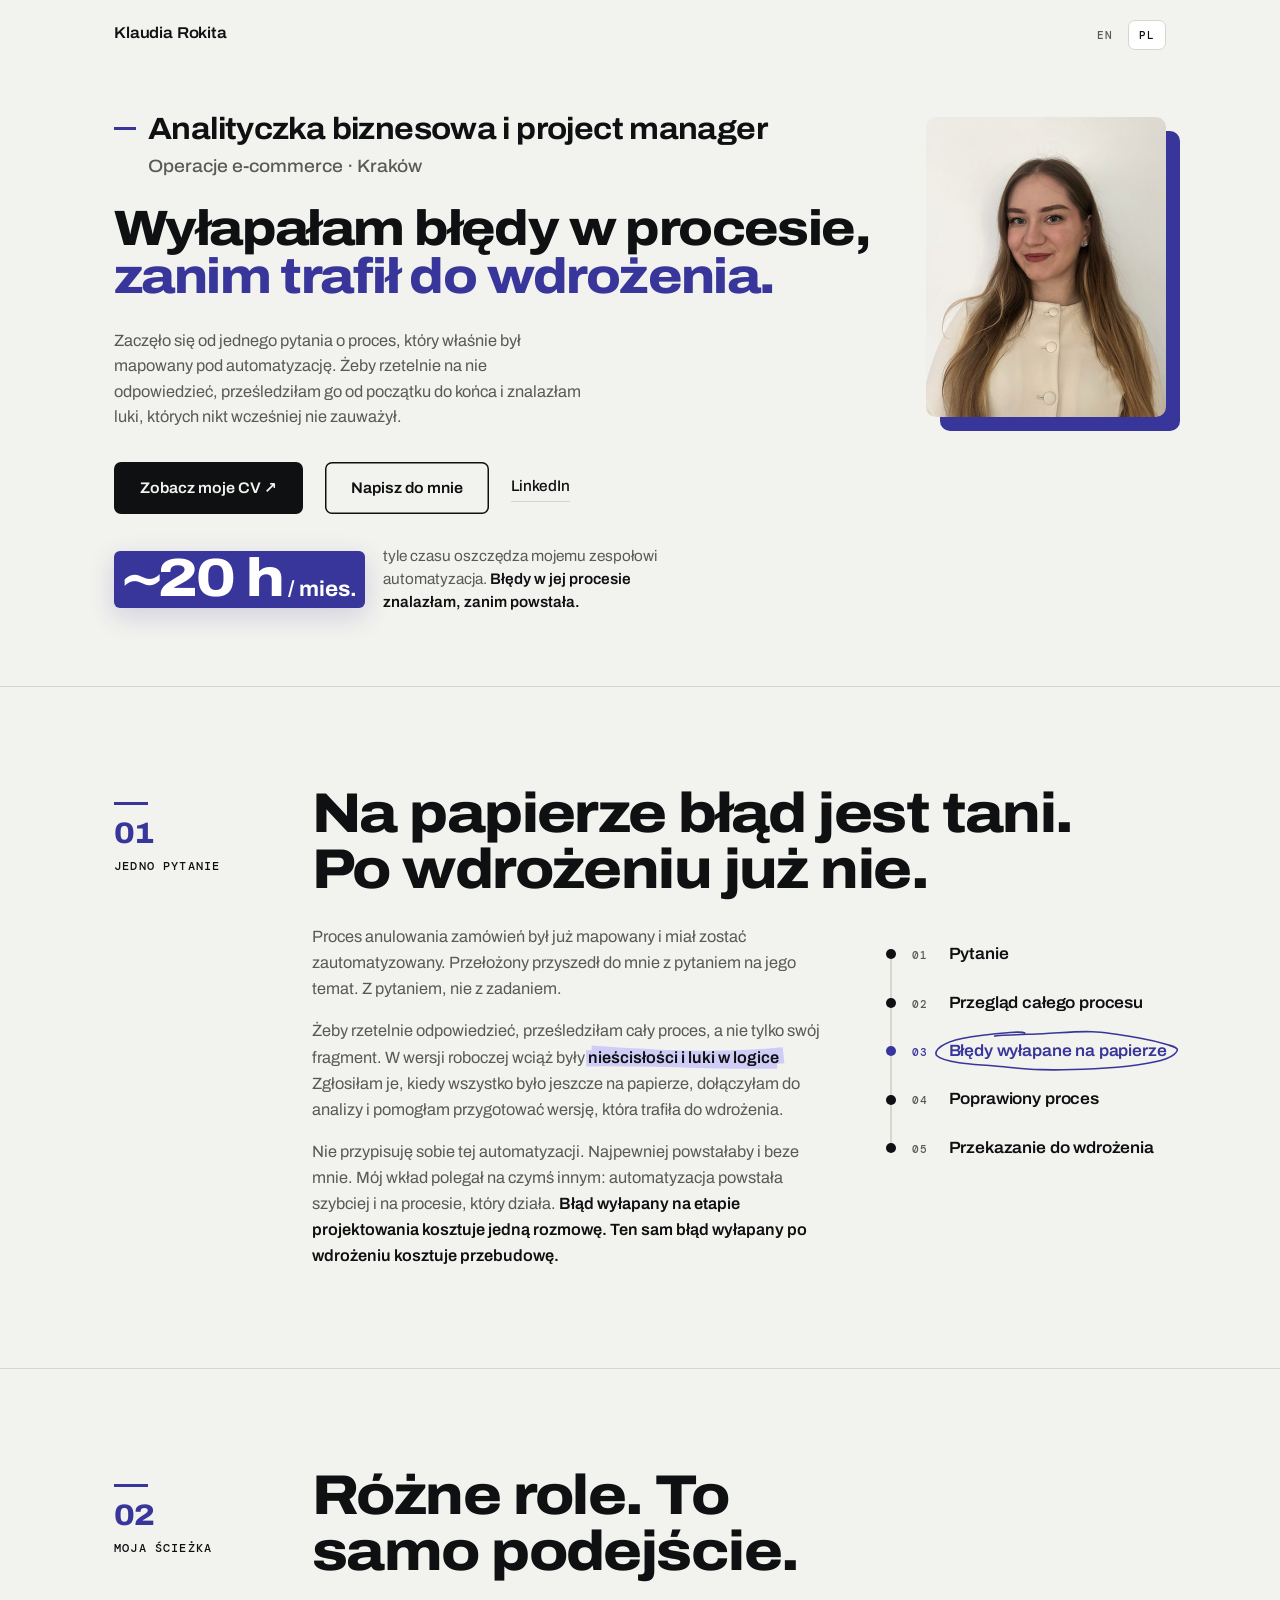
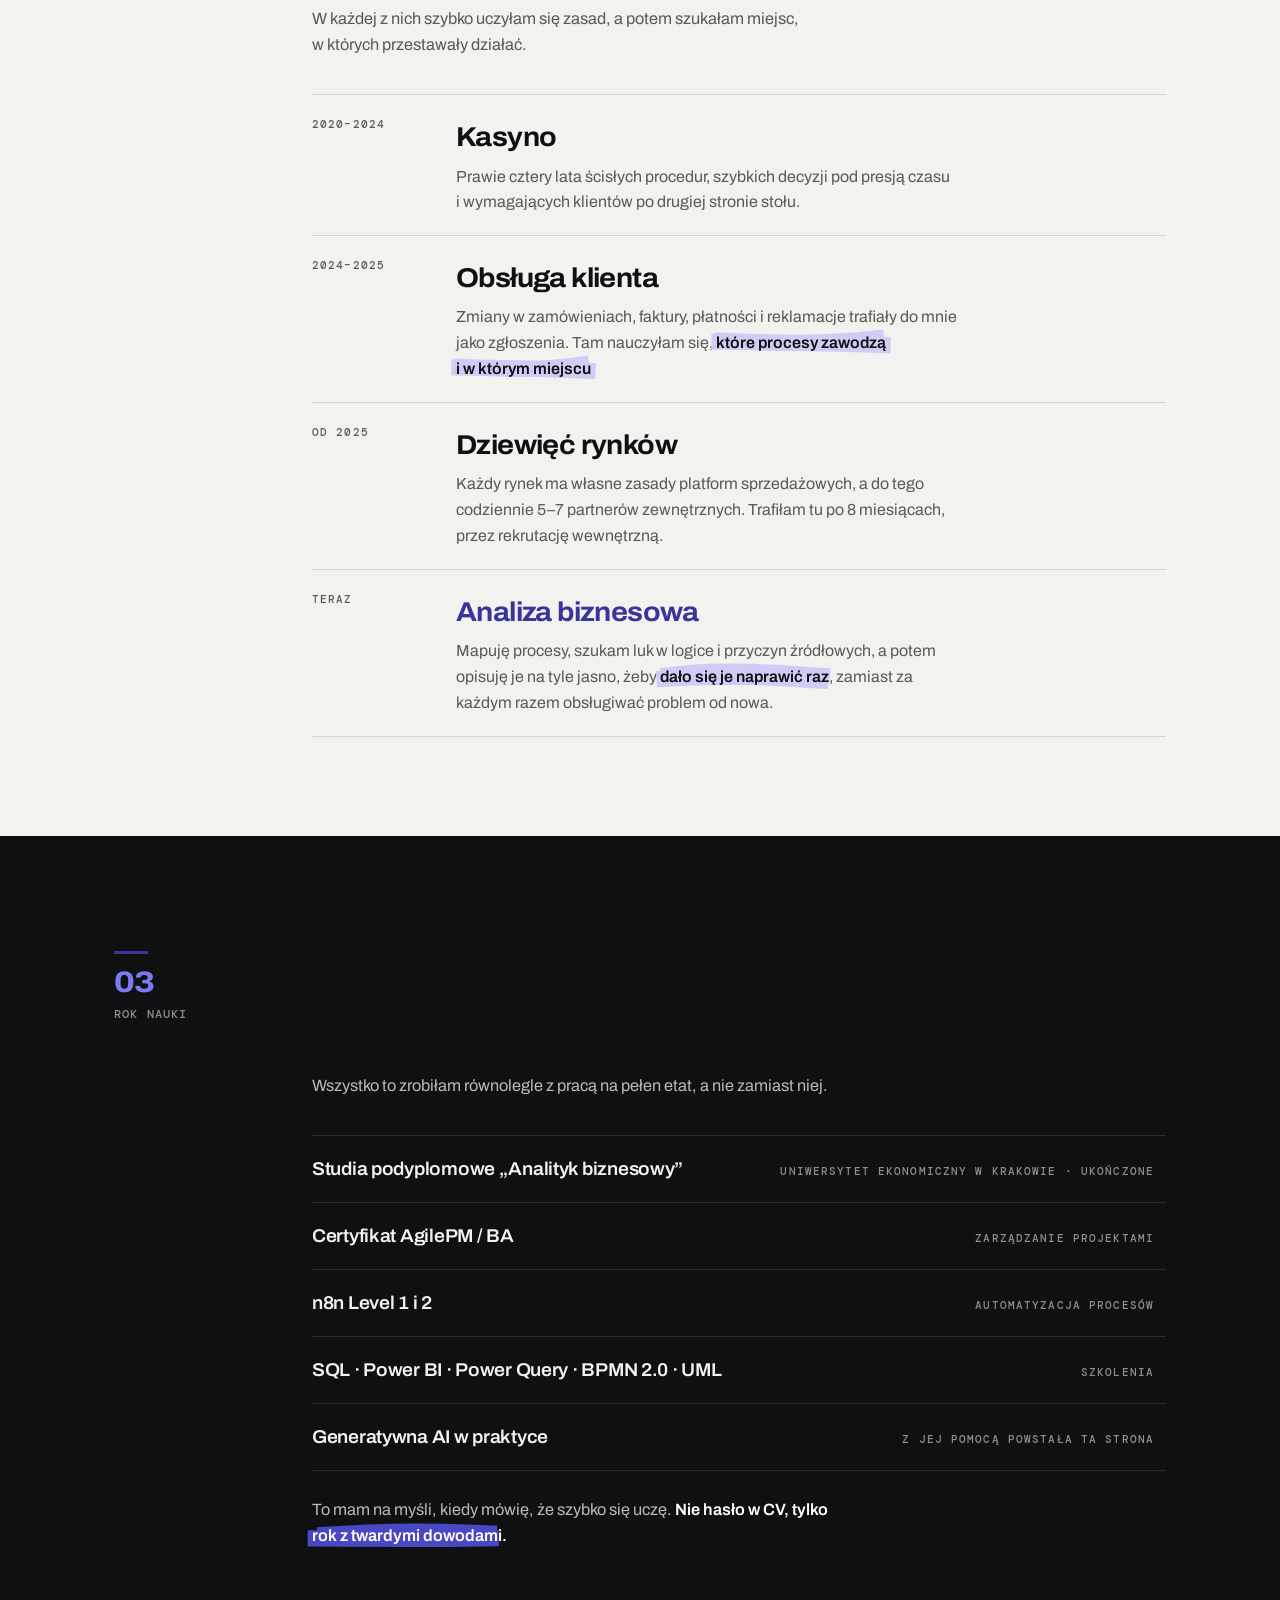
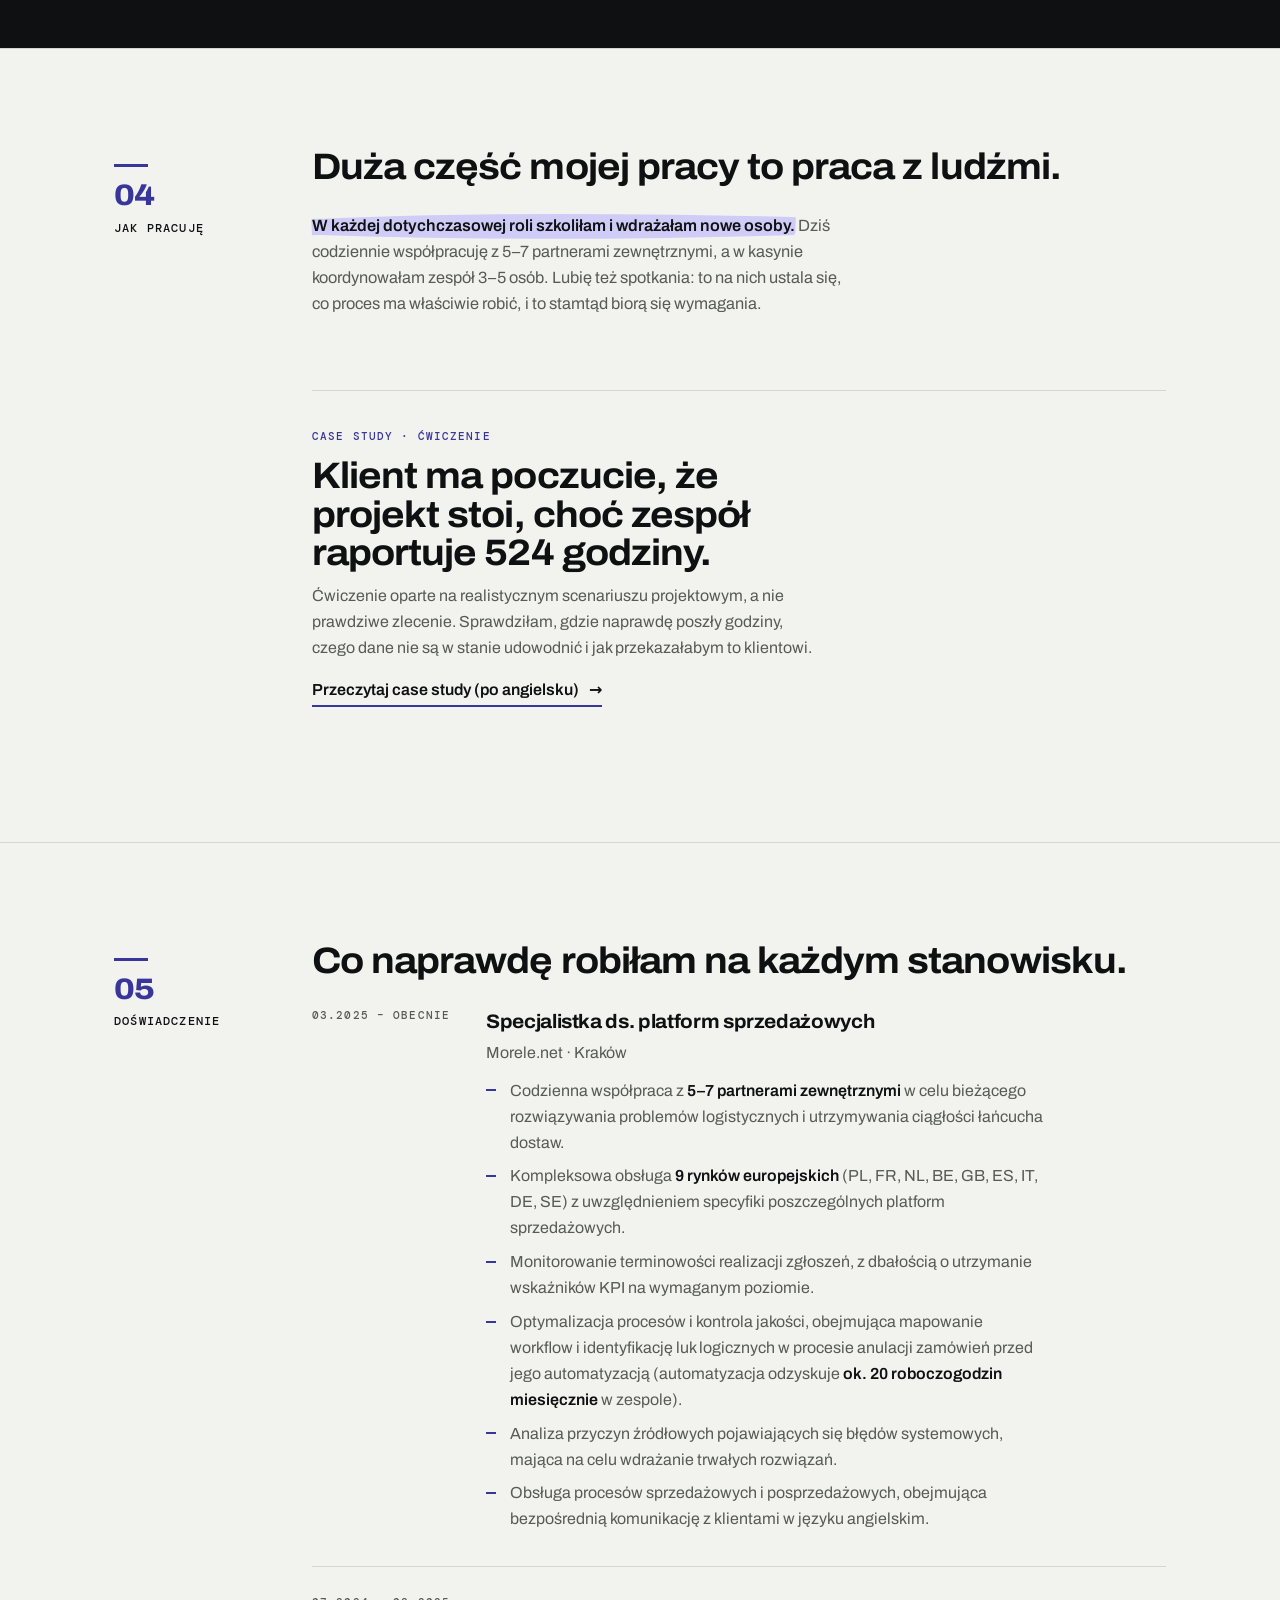
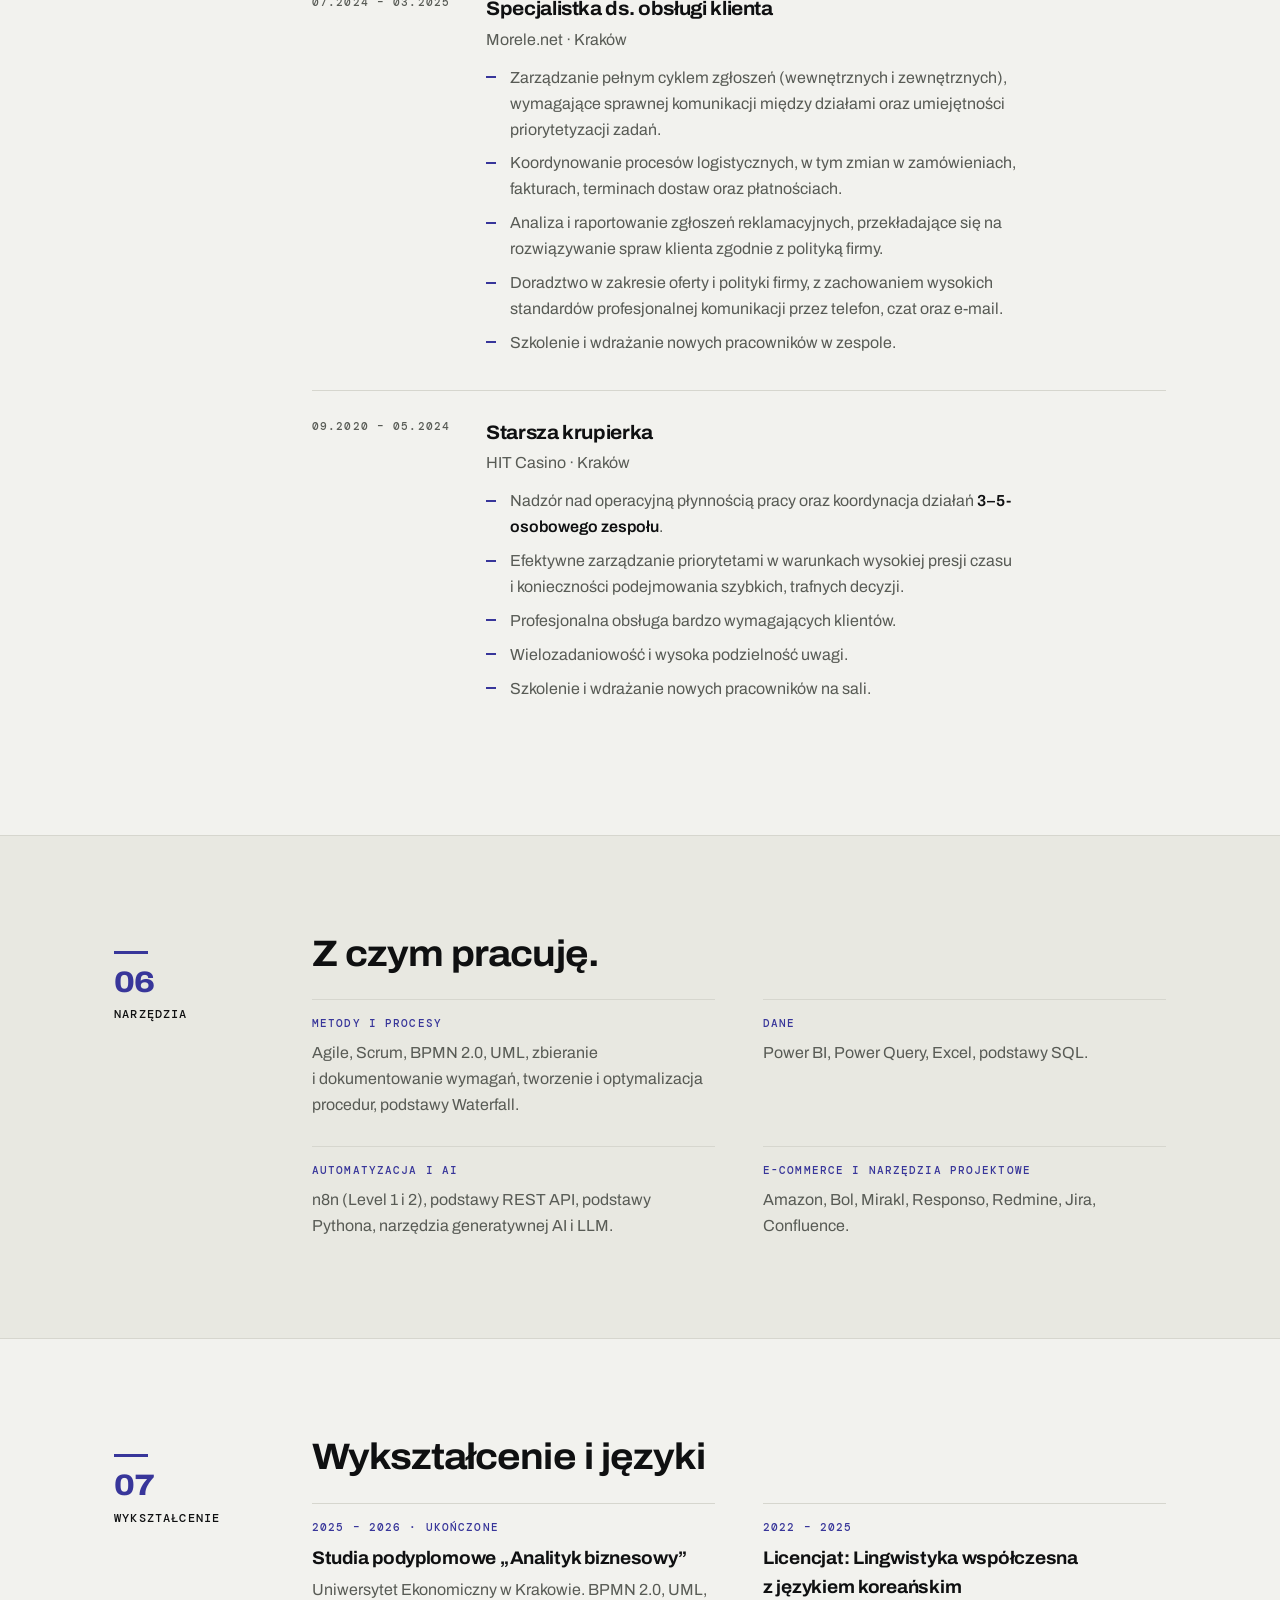
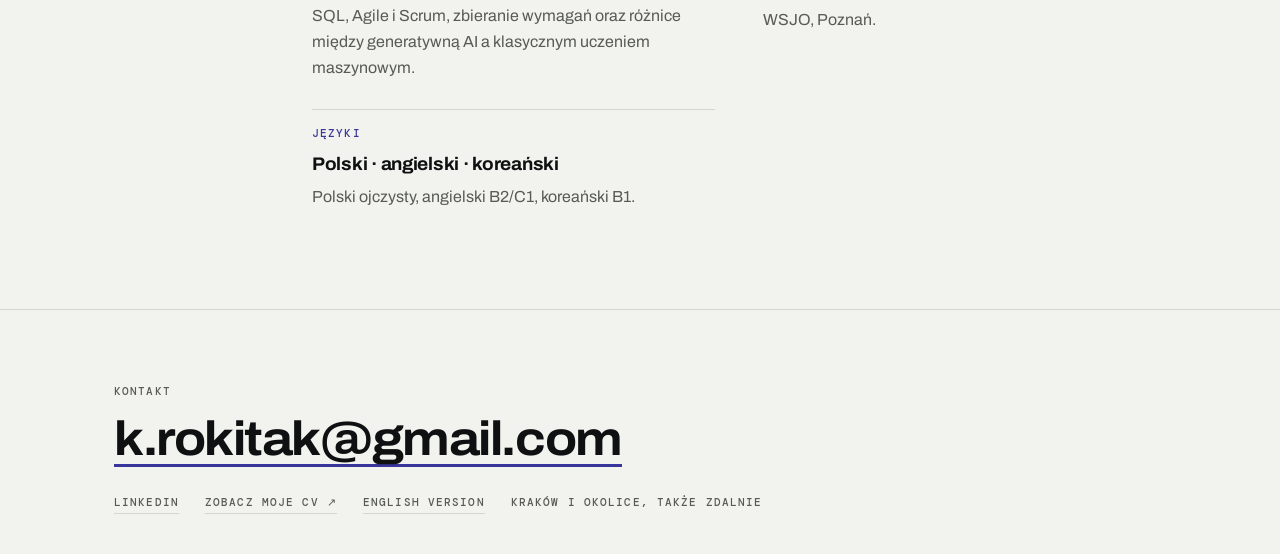
==== pl/index.html @ baf04b35 "Personal website, first public version Co-Authored-By: Claude Opus 5 <noreply@anthropic.com>" ====
<!doctype html>
<html lang="pl">
<head>
<meta charset="utf-8">
<meta name="viewport" content="width=device-width, initial-scale=1">
<meta name="robots" content="noindex, nofollow">
<title>Klaudia Rokita · Analityczka biznesowa i project manager</title>
<meta name="description" content="Klaudia Rokita, analityczka biznesowa i project manager w Krakowie: mapowanie procesów, analiza przyczyn źródłowych, wymagania.">

<link rel="alternate" hreflang="en" href="https://klaudiarokita.github.io/">
<link rel="alternate" hreflang="pl" href="https://klaudiarokita.github.io/pl/">
<link rel="alternate" hreflang="x-default" href="https://klaudiarokita.github.io/">
<link rel="icon" href="../assets/favicon-32.png" sizes="32x32" type="image/png">
<link rel="icon" href="../assets/favicon.svg" type="image/svg+xml">
<link rel="apple-touch-icon" href="../assets/apple-touch-icon.png">

<meta property="og:type" content="profile">
<meta property="og:locale" content="pl_PL">
<meta property="og:title" content="Klaudia Rokita · Analityczka biznesowa i project manager">
<meta property="og:description" content="Wyłapałam błędy w procesie, zanim trafił do wdrożenia.">
<meta property="og:url" content="https://klaudiarokita.github.io/pl/">
<meta property="og:image" content="https://klaudiarokita.github.io/assets/img/og-pl.jpg">
<meta property="og:image:width" content="1200">
<meta property="og:image:height" content="630">
<meta property="og:image:alt" content="Klaudia Rokita, analityczka biznesowa i project manager: wyłapałam błędy w procesie, zanim trafił do wdrożenia.">
<meta name="twitter:card" content="summary_large_image">

<!-- Polish letters (ą, ę, ł, ś, ż...) live in the latin-ext files, so they are preloaded too -->
<link rel="preload" href="../assets/fonts/archivo-latin.woff2" as="font" type="font/woff2" crossorigin>
<link rel="preload" href="../assets/fonts/archivo-latin-ext.woff2" as="font" type="font/woff2" crossorigin>
<link rel="preload" href="../assets/fonts/dmmono-500-latin.woff2" as="font" type="font/woff2" crossorigin>
<link rel="preload" href="../assets/fonts/dmmono-500-latin-ext.woff2" as="font" type="font/woff2" crossorigin>
<link rel="stylesheet" href="../assets/css/site.css?v=37">
</head>
<body>
<a class="skip" href="#main">Przejdź do treści</a>
<div class="spine" aria-hidden="true"><i></i></div>
<nav class="toc" aria-label="Sekcje na tej stronie">
  <ol>
    <li><a href="#find"><span>Jedno pytanie</span><b>01</b></a></li>
    <li><a href="#range"><span>Moja ścieżka</span><b>02</b></a></li>
    <li><a href="#year"><span>Rok nauki</span><b>03</b></a></li>
    <li><a href="#work"><span>Jak pracuję</span><b>04</b></a></li>
    <li><a href="#experience"><span>Doświadczenie</span><b>05</b></a></li>
    <li><a href="#toolkit"><span>Narzędzia</span><b>06</b></a></li>
    <li><a href="#background"><span>Wykształcenie</span><b>07</b></a></li>
  </ol>
</nav>

<header class="site">
  <div class="wrap">
    <a class="sig" href="./">Klaudia Rokita</a>
    <nav class="lang mono" aria-label="Język">
      <a href="../" lang="en" hreflang="en">EN</a>
      <a href="./" aria-current="page" lang="pl">PL</a>
    </nav>
  </div>
</header>

<main id="main">

  <!-- ---------- hero ---------- -->
  <section class="hero">
    <div class="wrap">
      <div class="hero-layout">
        <p class="identity">Analityczka biznesowa i&nbsp;project manager <span>Operacje e-commerce<span class="sep"> · </span><span class="loc">Kraków</span></span></p>
        <h1><span>Wyłapałam błędy w&nbsp;procesie,</span> <span class="payoff">zanim trafił do wdrożenia.</span></h1>
        <div class="hero-body">
          <p class="lead">Zaczęło się od jednego pytania o&nbsp;proces, który właśnie był mapowany pod automatyzację. Żeby rzetelnie na nie odpowiedzieć, prześledziłam go od początku do końca i&nbsp;znalazłam luki, których nikt wcześniej nie zauważył.</p>
          <div class="cta">
            <a class="btn" href="../files/klaudia-rokita-cv-pl.pdf" target="_blank" rel="noopener">Zobacz moje CV <span aria-hidden="true">&#8599;</span><span class="sr">(PDF, otwiera się w&nbsp;nowej karcie)</span></a>
            <a class="btn btn--ghost" href="mailto:k.rokitak@gmail.com">Napisz do mnie</a>
            <a class="tlink" href="https://www.linkedin.com/in/k-rokitak">LinkedIn</a>
          </div>
          <p class="proof"><strong>~20 h<small> / mies.</small></strong><span>tyle czasu oszczędza mojemu zespołowi automatyzacja. <b>Błędy w&nbsp;jej procesie znalazłam, zanim powstała.</b></span></p>
        </div>
        <figure class="portrait">
          <img src="../assets/img/klaudia-rokita-480.jpg"
               srcset="../assets/img/klaudia-rokita-480.jpg 480w, ../assets/img/klaudia-rokita-960.jpg 960w"
               sizes="(max-width: 900px) 72px, 240px"
               width="480" height="600"
               alt="Klaudia Rokita">
        </figure>
      </div>
    </div>
  </section>

  <!-- ---------- 01 jedno pytanie ---------- -->
  <section class="act" id="find" aria-labelledby="find-h">
    <div class="wrap">
      <p class="act__label mono"><b>01</b> Jedno pytanie</p>
      <div>
        <h2 class="kicker reveal" id="find-h"><span>Na papierze błąd jest tani.</span> <span>Po wdrożeniu już nie.</span></h2>
        <div class="find-grid">
          <div>
            <p class="body-text reveal d1">Proces anulowania zamówień był już mapowany i&nbsp;miał zostać zautomatyzowany. Przełożony przyszedł do mnie z&nbsp;pytaniem na jego temat. Z&nbsp;pytaniem, nie z&nbsp;zadaniem.</p>
            <p class="body-text reveal d2">Żeby rzetelnie odpowiedzieć, prześledziłam cały proces, a&nbsp;nie tylko swój fragment. W&nbsp;wersji roboczej wciąż były <span class="mark">nieścisłości i&nbsp;luki w&nbsp;logice</span>. Zgłosiłam je, kiedy wszystko było jeszcze na papierze, dołączyłam do analizy i&nbsp;pomogłam przygotować wersję, która trafiła do wdrożenia.</p>
            <p class="body-text reveal d2">Nie przypisuję sobie tej automatyzacji. Najpewniej powstałaby i&nbsp;beze mnie. Mój wkład polegał na czymś innym: automatyzacja powstała szybciej i&nbsp;na procesie, który działa. <b>Błąd wyłapany na etapie projektowania kosztuje jedną rozmowę. Ten sam błąd wyłapany po wdrożeniu kosztuje przebudowę.</b></p>
          </div>
          <ol class="flow reveal d1" aria-label="Jak to przebiegło, krok po kroku">
            <li class="step"><span class="mono">01</span><p>Pytanie</p></li>
            <li class="step"><span class="mono">02</span><p>Przegląd całego procesu</p></li>
            <li class="step step--gap"><span class="mono">03</span><p><span class="gap-mark">Błędy wyłapane na papierze</span></p></li>
            <li class="step"><span class="mono">04</span><p>Poprawiony proces</p></li>
            <li class="step"><span class="mono">05</span><p>Przekazanie do wdrożenia</p></li>
          </ol>
        </div>
      </div>
    </div>
  </section>

  <!-- ---------- 02 moja ścieżka ---------- -->
  <section class="act" id="range" aria-labelledby="range-h">
    <div class="wrap">
      <p class="act__label mono"><b>02</b> Moja ścieżka</p>
      <div>
        <h2 class="kicker reveal" id="range-h">Różne role. To samo podejście.</h2>
        <p class="body-text reveal d1">W&nbsp;każdej z&nbsp;nich szybko uczyłam się zasad, a&nbsp;potem szukałam miejsc, w&nbsp;których przestawały działać.</p>
        <div class="stops">
          <div class="stop reveal">
            <p class="yr mono">2020&ndash;2024</p>
            <div>
              <h3>Kasyno</h3>
              <p>Prawie cztery lata ścisłych procedur, szybkich decyzji pod presją czasu i&nbsp;wymagających klientów po drugiej stronie stołu.</p>
            </div>
          </div>
          <div class="stop reveal">
            <p class="yr mono">2024&ndash;2025</p>
            <div>
              <h3>Obsługa klienta</h3>
              <p>Zmiany w&nbsp;zamówieniach, faktury, płatności i&nbsp;reklamacje trafiały do mnie jako zgłoszenia. Tam nauczyłam się, <span class="mark">które procesy zawodzą i&nbsp;w&nbsp;którym miejscu</span>.</p>
            </div>
          </div>
          <div class="stop reveal">
            <p class="yr mono">Od 2025</p>
            <div>
              <h3>Dziewięć rynków</h3>
              <p>Każdy rynek ma własne zasady platform sprzedażowych, a&nbsp;do tego codziennie 5&ndash;7 partnerów zewnętrznych. Trafiłam tu po 8 miesiącach, przez rekrutację wewnętrzną.</p>
            </div>
          </div>
          <div class="stop stop--now reveal">
            <p class="yr mono">Teraz</p>
            <div>
              <h3>Analiza biznesowa</h3>
              <p>Mapuję procesy, szukam luk w&nbsp;logice i&nbsp;przyczyn źródłowych, a&nbsp;potem opisuję je na tyle jasno, żeby <span class="mark">dało się je naprawić raz</span>, zamiast za każdym razem obsługiwać problem od nowa.</p>
            </div>
          </div>
        </div>
      </div>
    </div>
  </section>

  <!-- ---------- 03 rok nauki ---------- -->
  <section class="act act--dark" id="year" aria-labelledby="year-h">
    <div class="wrap">
      <p class="act__label mono"><b>03</b> Rok nauki</p>
      <div>
        <h2 class="kicker reveal" id="year-h">Jeden rok. Pełny etat. Bez przerwy.</h2>
        <p class="body-text reveal d1">Wszystko to zrobiłam równolegle z&nbsp;pracą na pełen etat, a&nbsp;nie zamiast niej.</p>
        <ul class="ledger reveal d2">
          <li><h3>Studia podyplomowe „Analityk biznesowy”</h3><p class="meta mono">Uniwersytet Ekonomiczny w&nbsp;Krakowie · ukończone</p></li>
          <li><h3>Certyfikat AgilePM / BA</h3><p class="meta mono">Zarządzanie projektami</p></li>
          <li><h3>n8n Level 1 i&nbsp;2</h3><p class="meta mono">Automatyzacja procesów</p></li>
          <li><h3>SQL · Power BI · Power Query · BPMN 2.0 · UML</h3><p class="meta mono">Szkolenia</p></li>
          <li><h3>Generatywna AI w&nbsp;praktyce</h3><p class="meta mono">Z&nbsp;jej pomocą powstała ta strona</p></li>
        </ul>
        <p class="body-text after reveal d3">To mam na myśli, kiedy mówię, że szybko się uczę. <b>Nie hasło w&nbsp;CV, tylko <span class="mark mark--draw">rok z&nbsp;twardymi dowodami</span>.</b></p>
      </div>
    </div>
  </section>

  <!-- ---------- 04 jak pracuję ---------- -->
  <section class="act" id="work" aria-labelledby="work-h">
    <div class="wrap">
      <p class="act__label mono"><b>04</b> Jak pracuję</p>
      <div>
        <h2 class="section-head reveal" id="work-h">Duża część mojej pracy to praca z&nbsp;ludźmi.</h2>
        <p class="body-text reveal d1"><span class="mark">W&nbsp;każdej dotychczasowej roli szkoliłam i&nbsp;wdrażałam nowe osoby.</span> Dziś codziennie współpracuję z&nbsp;5&ndash;7 partnerami zewnętrznymi, a&nbsp;w&nbsp;kasynie koordynowałam zespół 3&ndash;5 osób. Lubię też spotkania: to na nich ustala się, co proces ma właściwie robić, i&nbsp;to stamtąd biorą się wymagania.</p>
        <p class="body-text work-bridge reveal d2">Materiał poniżej pokazuje drugą połowę: co robię z&nbsp;tym, co usłyszę.</p>
        <a class="slab reveal" href="../case-study.html" hreflang="en">
          <p class="slab__tag mono">Case study · ćwiczenie</p>
          <h3>Klient ma poczucie, że projekt stoi, choć zespół raportuje 524 godziny.</h3>
          <p>Ćwiczenie oparte na realistycznym scenariuszu projektowym, a&nbsp;nie prawdziwe zlecenie. Sprawdziłam, gdzie naprawdę poszły godziny, czego dane nie są w&nbsp;stanie udowodnić i&nbsp;jak przekazałabym to klientowi.</p>
          <span class="go">Przeczytaj case study (po angielsku)</span>
        </a>
        <a class="slab reveal d1" href="build-log.html" hidden>
          <p class="slab__tag mono">Jak powstała ta strona</p>
          <h3>Z&nbsp;AI pracuję swobodnie, ale uważnie.</h3>
          <p>Zbudowałam tę stronę z&nbsp;pomocą AI, w&nbsp;dziedzinie, w&nbsp;której nigdy wcześniej nie pracowałam, i&nbsp;bez pisania kodu. Określiłam cele i&nbsp;wymagania, podejmowałam decyzje i&nbsp;zleciłam sprawdzenie, czy każde twierdzenie zgadza się z&nbsp;moim CV. Kiedy AI wyolbrzymiło moją rolę w&nbsp;nagłówku, wyłapałam to. Resztę opisuje dziennik projektu.</p>
          <span class="go">Zobacz dziennik projektu</span>
        </a>
      </div>
    </div>
  </section>

  <!-- ---------- 05 doświadczenie ---------- -->
  <section class="act" id="experience" aria-labelledby="exp-h">
    <div class="wrap">
      <p class="act__label mono"><b>05</b> Doświadczenie</p>
      <div>
        <h2 class="section-head reveal" id="exp-h">Co naprawdę robiłam na każdym stanowisku.</h2>

        <article class="role reveal">
          <p class="when mono">03.2025 &ndash; obecnie</p>
          <div>
            <h3>Specjalistka ds. platform sprzedażowych</h3>
            <p class="where">Morele.net · Kraków</p>
            <ul>
              <li>Codzienna współpraca z <b>5&ndash;7 partnerami zewnętrznymi</b> w&nbsp;celu bieżącego rozwiązywania problemów logistycznych i&nbsp;utrzymywania ciągłości łańcucha dostaw.</li>
              <li>Kompleksowa obsługa <b>9 rynków europejskich</b> (PL, FR, NL, BE, GB, ES, IT, DE, SE) z&nbsp;uwzględnieniem specyfiki poszczególnych platform sprzedażowych.</li>
              <li>Monitorowanie terminowości realizacji zgłoszeń, z&nbsp;dbałością o&nbsp;utrzymanie wskaźników KPI na wymaganym poziomie.</li>
              <li>Optymalizacja procesów i&nbsp;kontrola jakości, obejmująca mapowanie workflow i&nbsp;identyfikację luk logicznych w&nbsp;procesie anulacji zamówień przed jego automatyzacją (automatyzacja odzyskuje <b>ok. 20 roboczogodzin miesięcznie</b> w&nbsp;zespole).</li>
              <li>Analiza przyczyn źródłowych pojawiających się błędów systemowych, mająca na celu wdrażanie trwałych rozwiązań.</li>
              <li>Obsługa procesów sprzedażowych i&nbsp;posprzedażowych, obejmująca bezpośrednią komunikację z&nbsp;klientami w&nbsp;języku angielskim.</li>
            </ul>
          </div>
        </article>

        <article class="role reveal">
          <p class="when mono">07.2024 &ndash; 03.2025</p>
          <div>
            <h3>Specjalistka ds. obsługi klienta</h3>
            <p class="where">Morele.net · Kraków</p>
            <ul>
              <li>Zarządzanie pełnym cyklem zgłoszeń (wewnętrznych i&nbsp;zewnętrznych), wymagające sprawnej komunikacji między działami oraz umiejętności priorytetyzacji zadań.</li>
              <li>Koordynowanie procesów logistycznych, w&nbsp;tym zmian w&nbsp;zamówieniach, fakturach, terminach dostaw oraz płatnościach.</li>
              <li>Analiza i&nbsp;raportowanie zgłoszeń reklamacyjnych, przekładające się na rozwiązywanie spraw klienta zgodnie z&nbsp;polityką firmy.</li>
              <li>Doradztwo w&nbsp;zakresie oferty i&nbsp;polityki firmy, z&nbsp;zachowaniem wysokich standardów profesjonalnej komunikacji przez telefon, czat oraz e-mail.</li>
              <li>Szkolenie i&nbsp;wdrażanie nowych pracowników w&nbsp;zespole.</li>
            </ul>
          </div>
        </article>

        <article class="role reveal">
          <p class="when mono">09.2020 &ndash; 05.2024</p>
          <div>
            <h3>Starsza krupierka</h3>
            <p class="where">HIT Casino · Kraków</p>
            <ul>
              <li>Nadzór nad operacyjną płynnością pracy oraz koordynacja działań <b>3&ndash;5-osobowego zespołu</b>.</li>
              <li>Efektywne zarządzanie priorytetami w&nbsp;warunkach wysokiej presji czasu i&nbsp;konieczności podejmowania szybkich, trafnych decyzji.</li>
              <li>Profesjonalna obsługa bardzo wymagających klientów.</li>
              <li>Wielozadaniowość i&nbsp;wysoka podzielność uwagi.</li>
              <li>Szkolenie i&nbsp;wdrażanie nowych pracowników na sali.</li>
            </ul>
          </div>
        </article>
      </div>
    </div>
  </section>

  <!-- ---------- 06 narzędzia ---------- -->
  <section class="act act--tint" id="toolkit" aria-labelledby="kit-h">
    <div class="wrap">
      <p class="act__label mono"><b>06</b> Narzędzia</p>
      <div>
        <h2 class="section-head reveal" id="kit-h">Z&nbsp;czym pracuję.</h2>
        <dl class="kit reveal">
          <div>
            <dt class="mono">Metody i&nbsp;procesy</dt>
            <dd>Agile, Scrum, BPMN 2.0, UML, zbieranie i&nbsp;dokumentowanie wymagań, tworzenie i&nbsp;optymalizacja procedur, podstawy Waterfall.</dd>
          </div>
          <div>
            <dt class="mono">Dane</dt>
            <dd>Power BI, Power Query, Excel, podstawy SQL.</dd>
          </div>
          <div>
            <dt class="mono">Automatyzacja i&nbsp;AI</dt>
            <dd>n8n (Level 1 i&nbsp;2), podstawy REST API, podstawy Pythona, narzędzia generatywnej AI i&nbsp;LLM.</dd>
          </div>
          <div>
            <dt class="mono">E-commerce i&nbsp;narzędzia projektowe</dt>
            <dd>Amazon, Bol, Mirakl, Responso, Redmine, Jira, Confluence.</dd>
          </div>
        </dl>
      </div>
    </div>
  </section>

  <!-- ---------- 07 wykształcenie ---------- -->
  <section class="act" id="background" aria-labelledby="edu-h">
    <div class="wrap">
      <p class="act__label mono"><b>07</b> Wykształcenie</p>
      <div>
        <h2 class="section-head reveal" id="edu-h">Wykształcenie i&nbsp;języki</h2>
        <div class="edu reveal">
          <div>
            <p class="tag mono">2025 &ndash; 2026 · ukończone</p>
            <h3>Studia podyplomowe „Analityk biznesowy”</h3>
            <p>Uniwersytet Ekonomiczny w&nbsp;Krakowie. BPMN 2.0, UML, SQL, Agile i&nbsp;Scrum, zbieranie wymagań oraz różnice między generatywną AI a&nbsp;klasycznym uczeniem maszynowym.</p>
          </div>
          <div>
            <p class="tag mono">2022 &ndash; 2025</p>
            <h3>Licencjat: Lingwistyka współczesna z&nbsp;językiem koreańskim</h3>
            <p>WSJO, Poznań.</p>
          </div>
          <div>
            <p class="tag mono">Języki</p>
            <h3>Polski · angielski · koreański</h3>
            <p>Polski ojczysty, angielski B2/C1, koreański B1.</p>
          </div>
        </div>
      </div>
    </div>
  </section>

</main>

<footer class="foot">
  <div class="wrap">
    <p class="mono" style="color:var(--ink-2);margin:0 0 14px">Kontakt</p>
    <a class="mail" href="mailto:k.rokitak@gmail.com">k.rokitak@gmail.com</a>
    <div class="foot-row mono">
      <a href="https://www.linkedin.com/in/k-rokitak">LinkedIn</a>
      <a href="../files/klaudia-rokita-cv-pl.pdf" target="_blank" rel="noopener">Zobacz moje CV <span aria-hidden="true">&#8599;</span><span class="sr">(PDF, otwiera się w&nbsp;nowej karcie)</span></a>
      <a href="../" lang="en" hreflang="en">English version</a>
      <span>Kraków i&nbsp;okolice, także zdalnie</span>
    </div>
  </div>
</footer>
<script src="../assets/js/reveal.js?v=3" defer></script>
<script src="../assets/js/vendor/rough-notation.iife.js" defer></script>
<script src="../assets/js/marks.js?v=3" defer></script>
<script src="../assets/js/nav.js?v=1" defer></script>
</body>
</html>
---- assets/css/site.css ----
/* ------------------------------------------------------------------
   Klaudia Rokita - personal site
   Plain CSS, no build step. One accent colour, two typefaces.
   ------------------------------------------------------------------ */

/* ---------- fonts (self-hosted, no third-party requests) ----------
   font-display: optional - the hero must never reflow while a font
   loads. Preloaded + cached, Archivo is there on first paint; if it
   is not, the fallback stays for that one view and nothing jumps. */
@font-face{
  font-family:"Archivo";
  font-style:normal;
  font-weight:100 900;
  font-stretch:62% 125%;
  font-display:optional;
  src:url("../fonts/archivo-latin.woff2") format("woff2");
  unicode-range:U+0000-00FF,U+0131,U+0152-0153,U+02BB-02BC,U+02C6,U+02DA,U+02DC,U+0304,U+0308,U+0329,U+2000-206F,U+20AC,U+2122,U+2191,U+2193,U+2212,U+2215,U+FEFF,U+FFFD;
}
@font-face{
  font-family:"Archivo";
  font-style:normal;
  font-weight:100 900;
  font-stretch:62% 125%;
  font-display:optional;
  src:url("../fonts/archivo-latin-ext.woff2") format("woff2");
  unicode-range:U+0100-02BA,U+02BD-02C5,U+02C7-02CC,U+02CE-02D7,U+02DD-02FF,U+0304,U+0308,U+0329,U+1D00-1DBF,U+1E00-1E9F,U+1EF2-1EFF,U+2020,U+20A0-20AB,U+20AD-20C0,U+2113,U+2C60-2C7F,U+A720-A7FF;
}
@font-face{
  font-family:"DM Mono";
  font-style:normal;
  font-weight:500;
  font-display:optional;
  src:url("../fonts/dmmono-500-latin.woff2") format("woff2");
  unicode-range:U+0000-00FF,U+0131,U+0152-0153,U+02BB-02BC,U+02C6,U+02DA,U+02DC,U+0304,U+0308,U+0329,U+2000-206F,U+20AC,U+2122,U+2191,U+2193,U+2212,U+2215,U+FEFF,U+FFFD;
}
@font-face{
  font-family:"DM Mono";
  font-style:normal;
  font-weight:500;
  font-display:optional;
  src:url("../fonts/dmmono-500-latin-ext.woff2") format("woff2");
  unicode-range:U+0100-02BA,U+02BD-02C5,U+02C7-02CC,U+02CE-02D7,U+02DD-02FF,U+0304,U+0308,U+0329,U+1D00-1DBF,U+1E00-1E9F,U+1EF2-1EFF,U+2020,U+20A0-20AB,U+20AD-20C0,U+2113,U+2C60-2C7F,U+A720-A7FF;
}

/* ---------- tokens ---------- */
:root{
  --paper:#F2F2EE;
  --paper-2:#E8E8E1;
  --ink:#0F1011;
  --ink-2:#585B55;
  --line:#D6D6CE;
  --accent:#38369A;
  --accent-bright:#7C79F2;

  /* soft wash used behind the footer address on hover */
  --hl:rgba(56,54,154,.20);

  --radius:7px;
  --gutter:clamp(20px,5vw,64px);
  --ease:cubic-bezier(.2,.7,.3,1);

  --fs-hero:clamp(2.45rem,6.1vw,5.1rem);
  --fs-kicker:clamp(1.95rem,4.6vw,3.5rem);
  --fs-section:clamp(1.5rem,3vw,2.3rem);
  --fs-stat:clamp(3.4rem,9vw,7rem);
  --fs-lead:clamp(1.02rem,1.25vw,1.24rem);

  --sans:"Archivo","Segoe UI",system-ui,-apple-system,sans-serif;
  --mono:"DM Mono",ui-monospace,"Cascadia Mono",Consolas,monospace;
}

/* ---------- base ---------- */
*{box-sizing:border-box}
html{-webkit-text-size-adjust:100%;scroll-behavior:smooth}
body{
  margin:0;
  background:var(--paper);
  color:var(--ink);
  font-family:var(--sans);
  font-size:1rem;
  line-height:1.62;
  -webkit-font-smoothing:antialiased;
}
a{color:inherit}
::selection{background:var(--accent);color:#fff}
:focus-visible{outline:2px solid var(--accent);outline-offset:3px}
img{max-width:100%;height:auto}
[hidden]{display:none!important}

.wrap{max-width:1180px;margin:0 auto;padding-inline:var(--gutter)}
.mono{font-family:var(--mono);font-weight:500;letter-spacing:.1em;text-transform:uppercase;font-size:.7rem}
.skip{position:absolute;left:-9999px}
.skip:focus{left:16px;top:16px;background:var(--ink);color:var(--paper);padding:10px 16px;border-radius:var(--radius);z-index:9}

/* ---------- highlighted phrases ----------
   The marker itself is drawn by Rough Notation (assets/js/marks.js).
   Without JavaScript the phrase is simply set in the accent colour,
   so the emphasis never depends on the script. Used sparingly: a phrase
   is marked only if it makes sense read on its own. */
.mark{color:var(--accent);font-weight:600}
.act--dark .mark{color:var(--accent-bright)}
.rn .mark{color:var(--ink)}
.rn .act--dark .mark{color:#fff}
/* The marker is an absolutely positioned SVG placed next to the phrase.
   Anchoring it to its paragraph keeps it in place while the surrounding
   block is being moved by the entrance animation. */
p:has(.mark){position:relative}

/* ---------- spine ---------- */
/* reading progress: a thin accent line on the very edge of the window.
   It used to sit next to the content column, where an empty rule with
   nothing to its left read as a sidebar that failed to load. */
.spine{position:fixed;top:0;bottom:0;left:0;width:3px;z-index:3;pointer-events:none}
.spine i{display:block;height:100%;background:var(--accent);transform:scaleY(0);transform-origin:top;will-change:transform}
@media (max-width:820px){.spine{display:none}}

/* ---------- section index (wide screens only) ----------
   Short dashes on the right edge, one per section, in the same language as
   the dashes above the section numbers. Names appear on hover or focus.
   Hidden while the hero is on screen; assets/js/nav.js turns it on, marks the
   current section and switches colours over the dark section. */
.toc{display:none}
@media (min-width:1100px){
  .js-toc .toc{
    display:block;position:fixed;right:clamp(16px,2vw,30px);top:50%;transform:translateY(-50%);z-index:4;
    opacity:0;pointer-events:none;visibility:hidden;
    /* visibility keeps the hidden links out of the keyboard tab order; it switches after the fade */
    transition:opacity .35s var(--ease),visibility 0s linear .35s;
  }
  .js-toc .toc.is-on{opacity:1;pointer-events:auto;visibility:visible;transition:opacity .35s var(--ease),visibility 0s}
}
.toc ol{list-style:none;margin:0;padding:0;display:flex;flex-direction:column;align-items:flex-end;gap:4px}
.toc a{display:flex;align-items:center;gap:10px;padding:5px 0;text-decoration:none;color:var(--ink-2)}
.toc a::after{
  content:"";width:14px;height:2px;border-radius:2px;background:var(--line);
  transition:width .25s var(--ease),background-color .25s var(--ease);
}
.toc b{font-family:var(--mono);font-weight:500;font-size:.66rem;letter-spacing:.08em;opacity:.75;transition:color .2s var(--ease),opacity .2s var(--ease)}
.toc span{
  font-size:.8rem;font-weight:600;white-space:nowrap;color:var(--ink);
  background:var(--paper);padding:3px 9px;border-radius:5px;box-shadow:0 2px 12px rgba(15,16,17,.1);
  opacity:0;transform:translateX(6px);pointer-events:none;
  transition:opacity .2s var(--ease),transform .2s var(--ease);
}
.toc a:hover span,.toc a:focus-visible span{opacity:1;transform:none}
.toc a:hover::after{width:22px;background:var(--ink-2)}
.toc a:hover b{opacity:1}
.toc a[aria-current="true"]::after{width:30px;background:var(--accent)}
.toc a[aria-current="true"] b{color:var(--accent);opacity:1}
.toc.on-dark a{color:#8E918B}
.toc.on-dark a::after{background:#3A3C3B}
.toc.on-dark a[aria-current="true"]::after{background:var(--accent-bright)}
.toc.on-dark a[aria-current="true"] b{color:var(--accent-bright)}
.act{scroll-margin-top:8px}

/* ---------- header ---------- */
.site{position:relative;z-index:2}
.site .wrap{display:flex;align-items:center;justify-content:space-between;gap:16px;padding-block:20px}
.sig{
  font-weight:600;font-stretch:108%;letter-spacing:-.01em;font-size:.98rem;text-decoration:none;
  padding-bottom:2px;border-bottom:2px solid transparent;transition:border-color .2s var(--ease)
}
.sig:hover{border-color:var(--accent)}
.lang{display:flex;gap:4px}
.lang a{
  text-decoration:none;padding:5px 10px;border:1px solid transparent;border-radius:var(--radius);
  color:var(--ink-2);transition:background-color .18s var(--ease),color .18s var(--ease),border-color .18s var(--ease)
}
.lang a:hover{color:var(--ink);background:var(--paper-2)}
.lang a[aria-current]{color:var(--ink);border-color:var(--line);background:#fff}

/* ---------- hero ---------- */
.hero{padding-block:clamp(22px,4.5vh,52px) clamp(38px,8vh,84px)}
/* who I am, big enough to win against the headline's pull */
.identity{
  margin:0 0 clamp(18px,3vh,30px);
  font-size:clamp(1.3rem,2.4vw,1.95rem);
  font-weight:700;font-stretch:108%;letter-spacing:-.02em;line-height:1.2;
  color:var(--ink);
}
.identity::before{
  content:"";display:inline-block;width:22px;height:3px;background:var(--accent);
  vertical-align:middle;margin-right:12px;transform:translateY(-2px);
}
.identity > span{display:block;margin:8px 0 0 34px;font-size:.58em;font-weight:500;letter-spacing:0;color:var(--ink-2)}

/* Hero grid: text on the left, portrait on the right.
   On a phone the portrait shrinks to a small avatar next to the role,
   so the headline, the number and the buttons still fit on one screen. */
.hero-layout{
  display:grid;
  grid-template-columns:minmax(0,1fr) clamp(200px,19vw,240px);
  grid-template-areas:"id photo" "title photo" "body photo";
  column-gap:clamp(32px,4vw,56px);
  align-items:start;
}
.identity{grid-area:id}
/* sized so the longest line (~12.4em at this width setting) stays on one line next to the photo */
.hero-layout h1{grid-area:title;font-size:clamp(2.35rem,5vw,3.75rem)}
/* Polish words run longer: the headline's longest line is ~15.2em instead of ~12.1em */
html[lang="pl"] .hero-layout h1{font-size:clamp(2.1rem,4.1vw,3.1rem)}
.hero-body{grid-area:body;margin-top:clamp(20px,3vh,30px)}
.hero-body .lead{margin-top:0;max-width:52ch}

.portrait{grid-area:photo;margin:6px 0 0;position:relative;align-self:start}
.portrait::before{
  /* offset accent block behind the photo, like a print pinned on a board */
  content:"";position:absolute;inset:14px -14px -14px 14px;
  background:var(--accent);border-radius:10px;z-index:0;
  transition:transform .35s var(--ease);
}
.portrait img{
  position:relative;z-index:1;display:block;width:100%;height:auto;
  aspect-ratio:4/5;object-fit:cover;border-radius:10px;
  transition:transform .35s var(--ease);
}
.portrait:hover img{transform:translate(-4px,-4px)}
.portrait:hover::before{transform:translate(4px,4px)}

/* the proof number: a solid accent block under the buttons, unit inside the block */
.proof{
  display:flex;align-items:center;gap:18px;flex-wrap:wrap;
  margin:clamp(22px,3.4vh,32px) 0 0;
}
.proof strong{
  display:inline-block;flex:none;white-space:nowrap;
  font-size:clamp(2.4rem,4.2vw,3.4rem);font-stretch:118%;font-weight:800;line-height:.9;
  letter-spacing:-.045em;font-variant-numeric:tabular-nums;
  background:var(--accent);color:#fff;border-radius:6px;padding:.06em .16em .1em;
  box-shadow:0 8px 26px rgba(56,54,154,.18);
}
.proof strong small{font-size:.4em;font-weight:700;letter-spacing:0;font-stretch:104%}
.proof > span{max-width:36ch;color:var(--ink-2);font-size:.96rem;line-height:1.5}
.proof > span b{color:var(--ink);font-weight:600}

@media (max-width:900px){
  .hero-layout{
    grid-template-columns:72px minmax(0,1fr);
    grid-template-areas:"photo id" "title title" "body body";
    column-gap:16px;align-items:center;
  }
  .identity{margin:0}
  .identity::before{display:none}
  .identity > span{display:block;margin:4px 0 0;font-size:.7em}
  /* the location drops to its own line instead of wrapping mid-phrase */
  .identity .sep{display:none}
  .identity .loc{display:block}
  .portrait{margin:0}
  .portrait::before{inset:5px -5px -5px 5px;border-radius:50%}
  .portrait img{aspect-ratio:1;border-radius:50%;object-position:50% 22%}
  .hero-layout h1{margin-top:clamp(18px,3vh,26px)}
  .proof{gap:12px}
}

/* screen-reader-only text */
.sr{position:absolute;width:1px;height:1px;padding:0;margin:-1px;overflow:hidden;clip:rect(0,0,0,0);white-space:nowrap;border:0}
h1{
  font-size:var(--fs-hero);
  font-stretch:112%;
  font-weight:800;
  line-height:.98;
  letter-spacing:-.032em;
  margin:0;
}
/* when a heading has to wrap, split it into even lines instead of leaving one word alone */
h1,h2,h3{text-wrap:balance}
/* one sentence per line: set-up in ink, the payoff in the accent.
   The accent line has to make sense read on its own in a second. */
h1 span{display:block}
h1 .payoff{color:var(--accent)}
.lead{margin:clamp(20px,3vh,30px) 0 0;max-width:54ch;font-size:var(--fs-lead);color:var(--ink-2);line-height:1.55}
.cta{display:flex;flex-wrap:wrap;align-items:center;gap:10px 22px;margin-top:clamp(24px,3.6vh,38px)}
.btn{
  display:inline-block;text-decoration:none;background:var(--ink);color:var(--paper);
  padding:14px 26px;border-radius:var(--radius);font-weight:600;font-size:.96rem;font-stretch:104%;
  transition:background-color .2s var(--ease),transform .2s var(--ease),box-shadow .2s var(--ease);
}
.btn:hover{background:var(--accent);transform:translateY(-2px);box-shadow:0 6px 18px rgba(15,16,17,.16)}
.btn:active{transform:translateY(0);box-shadow:none}
.btn--ghost{background:transparent;color:var(--ink);box-shadow:inset 0 0 0 1.5px var(--ink)}
.btn--ghost:hover{background:var(--ink);color:var(--paper);box-shadow:0 6px 18px rgba(15,16,17,.16)}
.tlink{
  position:relative;text-decoration:none;font-weight:500;font-size:.96rem;padding-bottom:3px;
  background-image:linear-gradient(var(--accent),var(--accent));
  background-repeat:no-repeat;background-position:0 100%;background-size:0 2px;
  border-bottom:1.5px solid var(--line);
  transition:background-size .28s var(--ease),color .2s var(--ease);
}
.tlink:hover{color:var(--accent);background-size:100% 2px}

/* Phones: the hero becomes one compact unit - who, the headline, the number,
   the buttons. The story line is told in full in section 01 right below, so
   it is left out here; headline, number and contact buttons then fit on the
   first screen even with the browser bars showing.
   (Kept after the base button rules so it overrides them.) */
@media (max-width:600px){
  .hero{padding-block:14px 34px}
  .hero-body{display:flex;flex-direction:column;margin-top:22px}
  .hero-body .lead{display:none}
  /* number on top, its sentence underneath at full width */
  .proof{order:-1;margin:0;flex-direction:column;align-items:flex-start;gap:10px}
  .proof strong{font-size:2.3rem;box-shadow:none}
  .proof > span{max-width:none;font-size:.94rem;line-height:1.45}
  .cta{display:grid;grid-template-columns:1fr 1fr;gap:10px;margin-top:22px}
  .cta .btn:first-child{grid-column:1 / -1}
  .cta .btn,.cta .tlink{padding:13px 10px;text-align:center}
  /* LinkedIn gets the same outline as Email, so the second row reads as a pair */
  .cta .tlink{border:0;border-radius:var(--radius);box-shadow:inset 0 0 0 1.5px var(--ink);font-weight:600;background-image:none}
}

/* ---------- sections ---------- */
.act{padding-block:clamp(56px,11vh,132px);border-top:1px solid var(--line)}
.act > .wrap{display:grid;grid-template-columns:150px minmax(0,1fr);gap:0 48px}
.act__label{
  color:var(--ink);position:sticky;top:26px;align-self:start;margin:0;
  font-size:.74rem;padding-top:16px;
}
.act__label::before{content:"";display:block;width:34px;height:3px;background:var(--accent);margin-bottom:14px}
.act__label b{
  display:block;color:var(--accent);
  font-family:var(--sans);font-size:1.85rem;font-weight:800;font-stretch:112%;
  letter-spacing:-.03em;line-height:1;margin-bottom:8px;
  font-variant-numeric:tabular-nums;
}
.kicker{
  font-size:var(--fs-kicker);font-stretch:112%;font-weight:800;line-height:1;
  letter-spacing:-.028em;margin:0 0 26px;max-width:18ch;text-wrap:balance;
}
/* a kicker split into sentences: one sentence per line */
.kicker > span{display:block}
.kicker:has(> span){max-width:none}
.section-head{
  font-size:var(--fs-section);font-stretch:108%;font-weight:700;line-height:1.05;
  letter-spacing:-.026em;margin:0 0 26px;
}
.body-text{margin:0;max-width:60ch;font-size:var(--fs-lead);color:var(--ink-2);line-height:1.6}
.body-text b{color:var(--ink);font-weight:600}
.body-text + .body-text{margin-top:16px}

/* process diagram in section 01: the story on the left, the flow in the
   margin on the right, like a diagram next to a written account.
   It is a diagram, not a control: small solid dots, no hover reactions,
   and the problem step is circled by hand (assets/js/marks.js) instead of
   being filled in like a "you are here" step of a wizard. */
.find-grid{
  display:grid;grid-template-columns:minmax(0,1fr) 280px;
  gap:28px clamp(36px,4vw,56px);align-items:start;
}
.flow{list-style:none;margin:6px 0 0;padding:0;position:relative}
.flow::before{
  content:"";position:absolute;left:4px;top:23px;bottom:23px;width:2px;background:var(--line);
}
.step{position:relative;display:flex;align-items:baseline;gap:12px;padding:11px 0 11px 26px}
.step::before{
  content:"";position:absolute;left:0;top:50%;width:10px;height:10px;border-radius:50%;
  background:var(--ink);transform:translateY(-50%);
}
.step > span{flex:none;width:2.2em;color:var(--ink-2)}
.step p{margin:0;font-weight:600;font-stretch:106%;font-size:1.02rem;letter-spacing:-.01em}
.step--gap::before{background:var(--accent)}
.step--gap > span,.step--gap p{color:var(--accent)}
.gap-mark{position:relative;display:inline-block;white-space:nowrap}
@media (max-width:1100px){
  .find-grid{grid-template-columns:1fr}
  .flow{margin-top:8px;max-width:420px}
}

.stat{display:flex;flex-wrap:wrap;align-items:flex-end;gap:10px 26px;margin-top:clamp(34px,6vh,64px)}
.stat strong{
  font-size:var(--fs-stat);font-stretch:118%;font-weight:800;line-height:.9;
  letter-spacing:-.045em;font-variant-numeric:tabular-nums;
  background:var(--accent);color:#fff;border-radius:6px;
  padding:.06em .16em .1em;
  box-shadow:0 8px 26px rgba(56,54,154,.18);
}
.stat p{margin:0 0 6px;max-width:30ch;color:var(--ink-2)}

/* stops (career arc) */
.stops{margin:clamp(26px,4vh,44px) 0 0;border-top:1px solid var(--line)}
.stop{
  display:grid;grid-template-columns:120px minmax(0,1fr);gap:4px 24px;
  padding:20px 14px 20px 0;border-bottom:1px solid var(--line);
  transition:background-color .22s var(--ease),padding-left .22s var(--ease);
}
.stop .yr{color:var(--ink-2);margin:0;transition:color .22s var(--ease)}
.stop h3{
  margin:0 0 4px;font-size:clamp(1.25rem,2.2vw,1.7rem);font-stretch:106%;font-weight:700;letter-spacing:-.022em;
  transition:color .22s var(--ease);
}
.stop p{margin:0;color:var(--ink-2);max-width:56ch}
.stop:hover{background:rgba(56,54,154,.045);padding-left:14px}
.stop:hover .yr{color:var(--accent)}
.stop:hover h3{color:var(--accent)}
.stop--now h3{color:var(--accent)}

/* inverted act */
.act--dark{
  background:var(--ink);color:var(--paper);border-top:0;
}
.act--dark .act__label{color:#8E918B}
.act--dark .act__label b{color:var(--accent-bright)}
.act--dark .body-text{color:#B9BCB5}
.act--dark .body-text b{color:#fff}
.act--dark .ledger,.act--dark .ledger li{border-color:#2A2C2B}
.act--dark .ledger .meta{color:#8E918B}
.act--dark .ledger li:hover{background:#181A19}
.act--dark .ledger li:hover h3{color:#fff}
.act--dark .ledger li:hover .meta{color:var(--accent-bright)}

.ledger{list-style:none;margin:clamp(26px,4vh,44px) 0 0;padding:0;border-top:1px solid var(--line)}
.ledger li{
  display:grid;grid-template-columns:minmax(0,1fr) auto;gap:6px 24px;align-items:baseline;
  padding:18px 12px 18px 0;border-bottom:1px solid var(--line);
  transition:background-color .22s var(--ease),padding-left .22s var(--ease);
}
.ledger li:hover{padding-left:12px}
.ledger h3{margin:0;font-size:1.16rem;font-stretch:104%;font-weight:600;letter-spacing:-.015em;transition:color .22s var(--ease)}
.ledger .meta{color:var(--ink-2);white-space:nowrap;margin:0;transition:color .22s var(--ease)}
.after{margin-top:26px;font-size:var(--fs-lead)}

/* work slabs */
.slab{
  display:block;text-decoration:none;border-top:1px solid var(--line);
  padding:clamp(24px,4vh,40px) 14px clamp(24px,4vh,40px) 0;
  transition:background-color .22s var(--ease),padding-left .22s var(--ease);
}
.slab:last-of-type{border-bottom:1px solid var(--line)}
.slab h3{
  margin:0 0 10px;font-size:clamp(1.5rem,3vw,2.3rem);font-stretch:108%;font-weight:700;
  letter-spacing:-.026em;line-height:1.05;max-width:20ch;transition:color .22s var(--ease);
}
.slab p{margin:0;max-width:56ch;color:var(--ink-2)}
.slab .slab__tag{margin:0 0 12px;color:var(--accent)}
.work-bridge{color:var(--ink);font-weight:500;margin-bottom:clamp(22px,3.4vh,34px)}
.slab .go{
  display:inline-block;margin-top:16px;font-weight:600;
  border-bottom:2px solid var(--accent);padding:0 0 2px;
  transition:background-color .22s var(--ease),color .22s var(--ease),padding .22s var(--ease);
}
.slab .go::after{content:"\2192";display:inline-block;margin-left:10px;transition:transform .22s var(--ease)}
.slab:hover{background:rgba(56,54,154,.045);padding-left:14px}
.slab:hover h3{color:var(--accent)}
.slab:hover .go{background:var(--accent);color:#fff;padding-inline:8px}
.slab:hover .go::after{transform:translateX(5px)}

/* experience */
.role{display:grid;grid-template-columns:150px minmax(0,1fr);gap:6px 24px;padding:26px 0;border-top:1px solid var(--line)}
.role:first-of-type{border-top:0;padding-top:0}
.role .when{color:var(--ink-2);margin:0}
.role h3{margin:0;font-size:1.22rem;font-stretch:106%;font-weight:700;letter-spacing:-.018em}
.role .where{margin:2px 0 12px;color:var(--ink-2)}
.role ul{margin:0;padding:0;list-style:none;max-width:62ch}
.role li{position:relative;padding-left:24px;margin-bottom:8px;color:var(--ink-2);transition:color .2s var(--ease)}
.role li::before{
  content:"";position:absolute;left:0;top:.72em;width:10px;height:2px;background:var(--accent);
  transition:width .22s var(--ease);
}
.role li:hover{color:var(--ink)}
.role li:hover::before{width:18px}
.role li b{color:var(--ink);font-weight:600}

/* toolkit */
.kit{display:grid;grid-template-columns:repeat(2,minmax(0,1fr));gap:28px 48px;margin:0}
.kit > div{border-top:1px solid var(--line);padding-top:14px;transition:border-color .22s var(--ease)}
.kit > div:hover{border-top-color:var(--accent)}
.kit dt{margin:0 0 8px;color:var(--accent)}
.kit dd{margin:0;color:var(--ink-2)}

/* education + languages */
.edu{display:grid;grid-template-columns:repeat(2,minmax(0,1fr));gap:28px 48px}
.edu > div{border-top:1px solid var(--line);padding-top:14px;transition:border-color .22s var(--ease)}
.edu > div:hover{border-top-color:var(--accent)}
.edu h3{margin:8px 0 4px;font-size:1.14rem;font-stretch:104%;font-weight:700;letter-spacing:-.015em}
.edu p{margin:0;color:var(--ink-2)}
.edu .tag{color:var(--accent);margin:0}

/* footer */
.foot{border-top:1px solid var(--line);padding-block:clamp(44px,8vh,90px) 40px}
.foot .mail{
  display:inline-block;text-decoration:none;font-size:clamp(1.5rem,4.4vw,3rem);font-stretch:110%;
  font-weight:700;letter-spacing:-.03em;line-height:1.05;border-bottom:3px solid var(--accent);
  background-image:linear-gradient(var(--hl),var(--hl));
  background-repeat:no-repeat;background-position:0 100%;background-size:0 100%;
  transition:background-size .34s var(--ease),color .2s var(--ease);
}
.foot .mail:hover{background-size:100% 100%;color:var(--accent)}
.foot-row{display:flex;flex-wrap:wrap;gap:12px 26px;margin-top:26px;color:var(--ink-2)}
.foot-row a{text-decoration:none;border-bottom:1px solid var(--line);padding-bottom:2px;transition:border-color .2s var(--ease),color .2s var(--ease)}
.foot-row a:hover{color:var(--accent);border-color:var(--accent)}
.foot-note{margin:34px 0 0;color:var(--ink-2);font-size:.82rem;max-width:64ch}

/* ---------- motion: scroll-driven, CSS only ----------
   Content is visible by default; animation runs only where supported. */
/* The spine is the one thing tied directly to the scroll position. */
@keyframes fill{from{transform:scaleY(0)}to{transform:scaleY(1)}}
@supports (animation-timeline:scroll()){
  @media (prefers-reduced-motion:no-preference){
    .spine i{animation:fill linear both;animation-timeline:scroll(root block)}
  }
}

/* Entrance motion. The .js-motion class and the .pending state are set by
   assets/js/reveal.js, and only below the first screen - without JavaScript
   nothing is ever hidden. Scrolling triggers it, the movement plays in time. */
.js-motion .reveal.pending{opacity:0;transform:translateY(28px)}
.js-motion .stop.reveal.pending{transform:translateX(-36px)}
.js-motion .reveal.pending.is-in{
  opacity:1;transform:none;
  transition:opacity .6s var(--ease),transform .75s var(--ease);
}
@media print{
  .js-motion .pending{opacity:1 !important;transform:none !important}
}

@media (prefers-reduced-motion:reduce){
  html{scroll-behavior:auto}
  *,*::before,*::after{transition-duration:.001ms !important;animation-duration:.001ms !important}
}

/* ---------- tinted section, to break a long light stretch ---------- */
.act--tint{background:var(--paper-2)}

/* ---------- narrow screens ---------- */
@media (max-width:820px){
  .act > .wrap{grid-template-columns:1fr;gap:18px}
  .act__label{position:static;display:flex;align-items:baseline;gap:12px;padding-top:12px}
  .act__label::before{display:none}
  .act__label b{display:inline;font-size:1.5rem;margin-bottom:0}
  h1{max-width:none}
  .stop,.role{grid-template-columns:1fr;gap:2px}
  .role{padding:22px 0}
  .ledger li{grid-template-columns:1fr}
  .ledger .meta{white-space:normal}
  .kit,.edu{grid-template-columns:1fr;gap:22px}
  .stop:hover,.slab:hover,.ledger li:hover{padding-left:0}
}

/* =====================================================================
   Case study page
   ===================================================================== */
.cs-hero{padding-block:clamp(18px,3vh,36px) clamp(44px,8vh,90px)}
.cs-back{margin:0 0 clamp(22px,4vh,40px)}
.cs-hero .slab__tag{margin:0 0 14px;color:var(--accent)}
.cs-title{font-size:clamp(2.2rem,5vw,3.9rem);max-width:18ch;text-wrap:balance}
.cs-hero .lead{max-width:46ch}
.cs-note{
  margin:22px 0 0;max-width:62ch;padding:10px 14px;border-left:3px solid var(--line);
  color:var(--ink-2);font-size:.92rem;background:var(--paper-2);border-radius:0 6px 6px 0;
}

/* the conclusion first: the reader gets the point without reading the rest */
.tldr{margin-top:clamp(30px,5vh,48px);max-width:70ch;border-top:3px solid var(--accent);padding-top:16px}
.tldr .mono{margin:0 0 10px;color:var(--accent)}
.tldr p:last-child{margin:0;font-size:clamp(1.12rem,1.6vw,1.38rem);line-height:1.5;color:var(--ink)}
.tldr b{font-weight:700}

/* chart */
.chart{margin:clamp(30px,5vh,48px) 0 0;max-width:720px}
.chart__title{font-weight:700;font-stretch:106%;font-size:1.02rem;margin:0 0 10px}
.chart__legend{list-style:none;margin:0 0 8px;padding:0;display:flex;flex-wrap:wrap;gap:6px 20px;color:var(--ink-2);font-size:.88rem}
.chart__legend li{display:flex;align-items:center;gap:8px}
.sw{width:12px;height:12px;border-radius:3px;display:inline-block}
.sw--work{background:#8A8D85}
.sw--leave{background:#4A47C2}
/* bar chart in plain HTML: reflows on a phone and keeps text at reading size.
   Scale 0-160 h across the track; gridlines every 40 h. */
.bars{display:grid;row-gap:0;margin-top:6px}
.bars__row{display:grid;grid-template-columns:92px minmax(0,1fr) 52px;align-items:center;column-gap:10px;height:44px}
.bars__role{font-size:.86rem;font-weight:600;text-align:right;color:var(--ink)}
.bars__track{
  position:relative;display:flex;align-items:center;height:100%;
  background-image:linear-gradient(to right,var(--line) 1px,transparent 1px);
  background-size:25% 100%;box-shadow:inset -1px 0 var(--line);
}
.bars__seg{display:flex;align-items:center;justify-content:center;height:22px;min-width:0;font-style:normal;transition:opacity .2s var(--ease)}
.bars__seg--work{background:#8A8D85}
.bars__seg--leave{background:#4A47C2;margin-left:2px}
.bars__seg--end{border-radius:0 4px 4px 0}
.bars__seg span{font-size:.74rem;font-weight:600;color:#fff;white-space:nowrap;padding-inline:6px}
.bars:hover .bars__seg{opacity:.55}
.bars .bars__seg:hover{opacity:1}
.bars__val{font-family:var(--mono);font-weight:500;font-size:.72rem;color:var(--ink-2);font-variant-numeric:tabular-nums}
.bars__row--axis{height:24px}
.bars__axis{position:relative;height:100%}
.bars__axis span{
  position:absolute;top:4px;transform:translateX(-50%);
  font-family:var(--mono);font-size:.64rem;color:var(--ink-2);white-space:nowrap;
}
.bars__axis span:first-child{transform:none}
.bars__axis span:last-child{transform:translateX(-100%)}
@media (max-width:480px){
  .bars__row{grid-template-columns:70px minmax(0,1fr) 44px;column-gap:8px}
  .bars__role{font-size:.78rem}
}
.chart__table{margin-top:14px;font-size:.9rem;color:var(--ink-2)}
.chart__table summary{cursor:pointer;font-weight:500;color:var(--ink);width:max-content}
.chart__table summary:hover{color:var(--accent)}
.chart__table table{margin-top:10px;border-collapse:collapse;width:100%;max-width:560px;font-variant-numeric:tabular-nums}
.chart__table th,.chart__table td{text-align:left;padding:7px 10px 7px 0;border-bottom:1px solid var(--line)}
.chart__table thead th{font-family:var(--mono);font-weight:500;font-size:.68rem;letter-spacing:.08em;text-transform:uppercase}
.chart__table tbody th{color:var(--ink);font-weight:600}

.callout{margin-top:clamp(26px,4vh,40px);max-width:62ch;border-left:3px solid var(--accent);padding:4px 0 4px 18px}
.callout .mono{margin:0 0 8px;color:var(--accent)}
.callout p:last-child{margin:0;font-size:var(--fs-lead);line-height:1.6;color:var(--ink-2)}

/* red flags */
.flags{list-style:none;margin:6px 0 0;padding:0;counter-reset:flag;max-width:66ch}
.flags li{counter-increment:flag;display:grid;grid-template-columns:52px minmax(0,1fr);column-gap:10px;padding:18px 0;border-top:1px solid var(--line)}
.flags li::before{
  content:counter(flag);grid-row:1 / span 2;
  font-size:2rem;font-weight:800;font-stretch:112%;line-height:1;color:var(--accent);
}
.flags h3{margin:0 0 6px;font-size:1.22rem;font-stretch:106%;font-weight:700;letter-spacing:-.018em}
.flags p{margin:0;color:var(--ink-2)}

/* for / against */
.proscons{display:grid;grid-template-columns:repeat(2,minmax(0,1fr));gap:24px 48px;margin-top:clamp(26px,4vh,40px)}
.proscons > div{border-top:2px solid var(--accent);padding-top:14px}
.proscons > div:last-child{border-top-color:var(--line)}
.proscons__label{margin:0 0 10px;color:var(--accent)}
.proscons__label--muted{color:var(--ink-2)}
.dash{list-style:none;margin:0;padding:0}
.dash li{position:relative;padding-left:22px;margin-bottom:8px;color:var(--ink-2)}
.dash li::before{content:"";position:absolute;left:0;top:.72em;width:10px;height:2px;background:var(--accent)}
.dash--muted li::before{background:var(--ink-2)}
.dash--big li{font-size:var(--fs-lead);color:var(--ink);font-weight:500}
.dash--big li::before{top:.8em}

/* questions */
.questions{list-style:none;margin:6px 0 0;padding:0;counter-reset:q;max-width:760px}
.questions li{
  counter-increment:q;display:grid;grid-template-columns:44px minmax(0,1fr) auto;gap:6px 18px;
  align-items:baseline;padding:16px 0;border-top:1px solid var(--line);
}
.questions li::before{content:counter(q);font-size:1.5rem;font-weight:300;font-stretch:112%;color:var(--accent);line-height:1}
.questions p{margin:0;font-size:1.06rem;color:var(--ink)}
.questions .mono{color:var(--ink-2);white-space:nowrap}

/* the client email */
.email{
  margin:6px 0 0;max-width:64ch;background:#fff;border:1px solid var(--line);border-radius:10px;
  padding:clamp(20px,3vw,32px);color:var(--ink);font-size:1.02rem;line-height:1.65;
}
.email p{margin:0 0 14px}
.email__sign{margin:22px 0 0 !important;padding-top:14px;border-top:1px solid var(--line);font-weight:700}

.cs-takeaway .kicker{max-width:22ch}

@media (max-width:820px){
  .proscons{grid-template-columns:1fr}
  .questions li{grid-template-columns:36px minmax(0,1fr)}
  .questions .mono{grid-column:2}
  .flags li{grid-template-columns:40px minmax(0,1fr)}
}
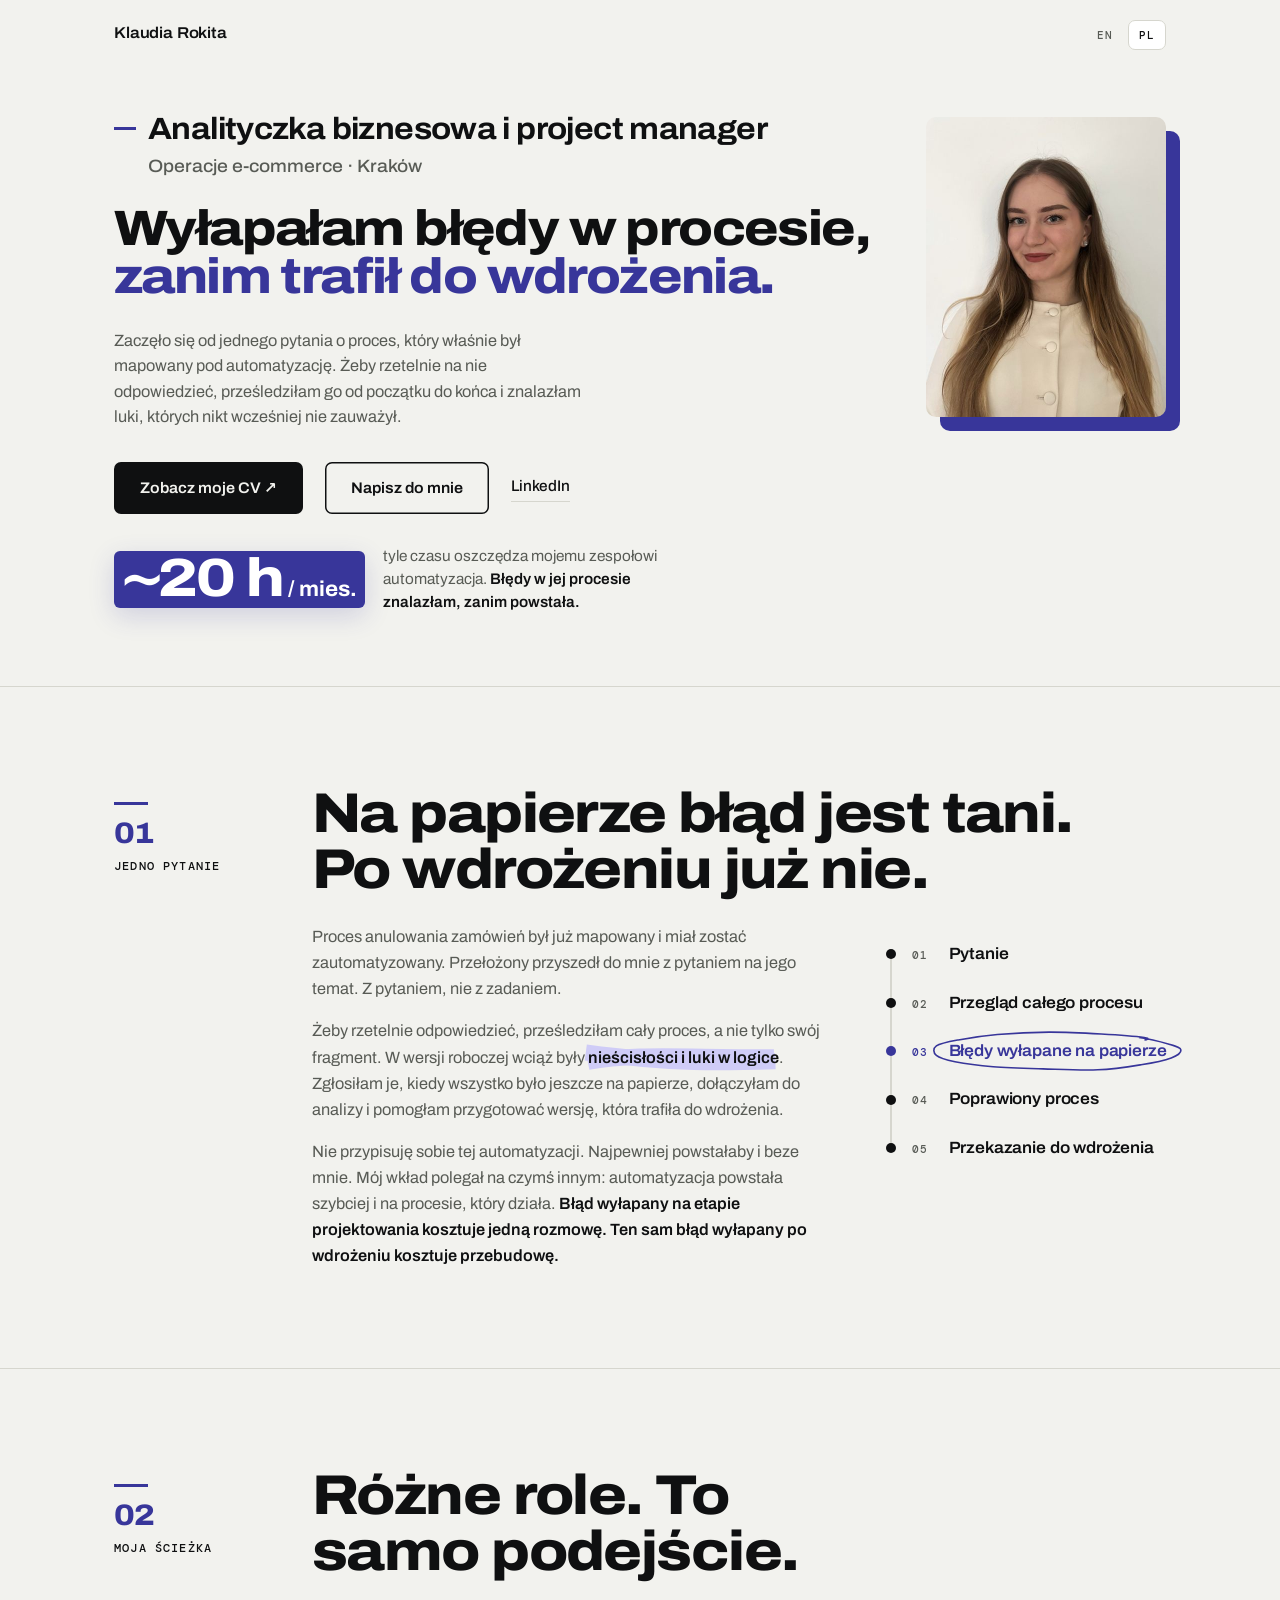
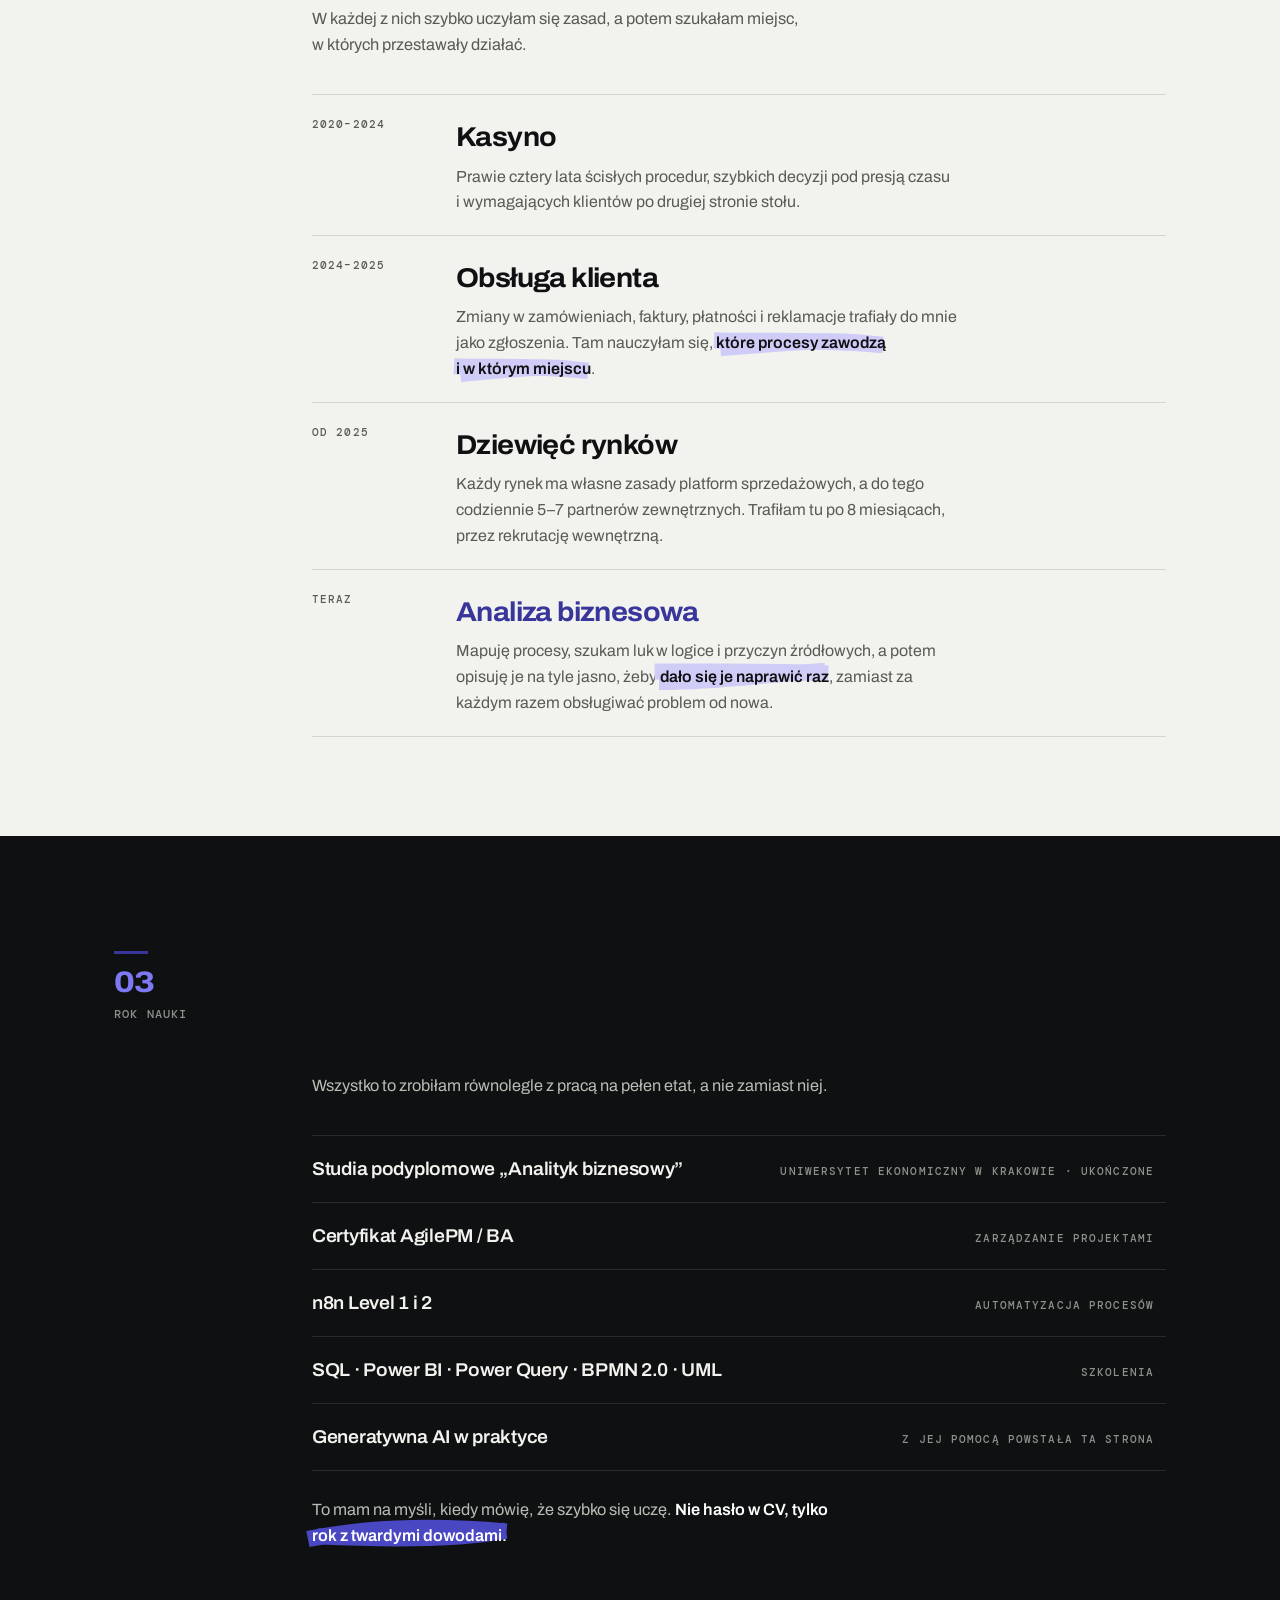
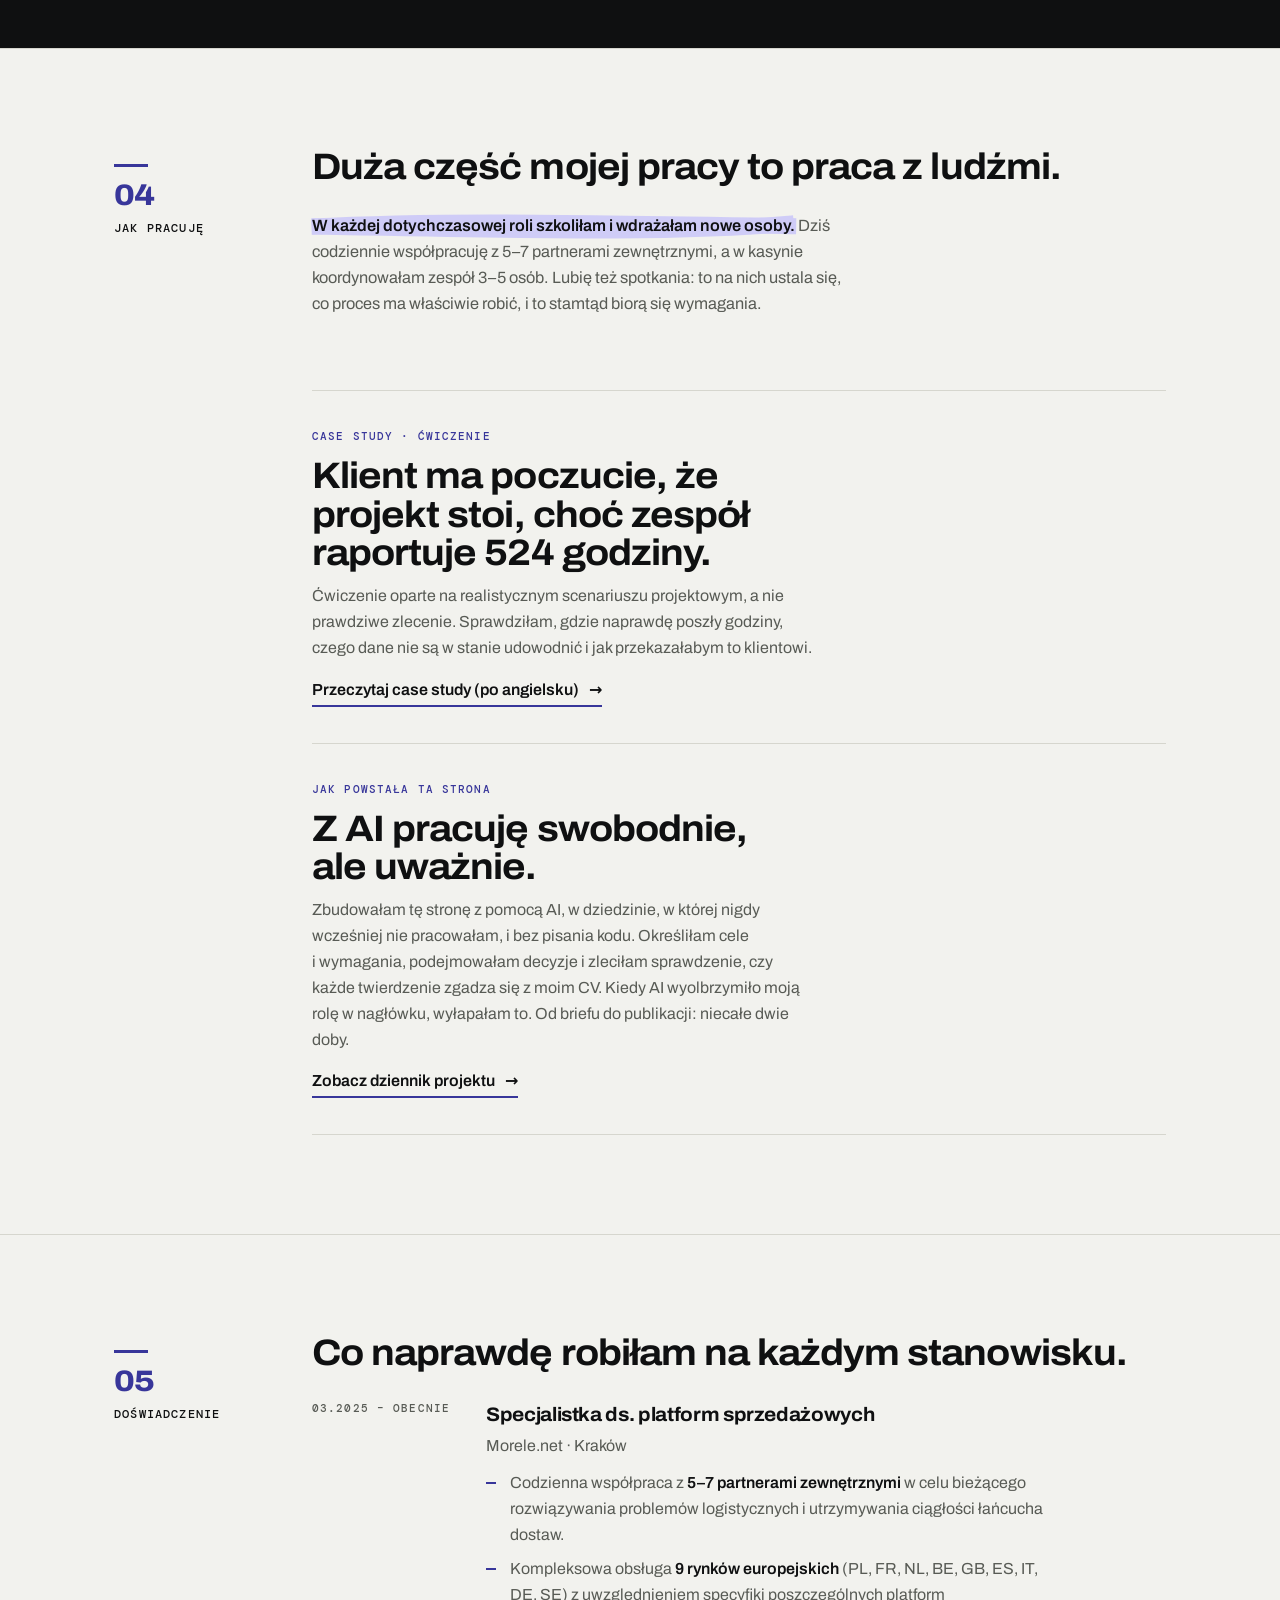
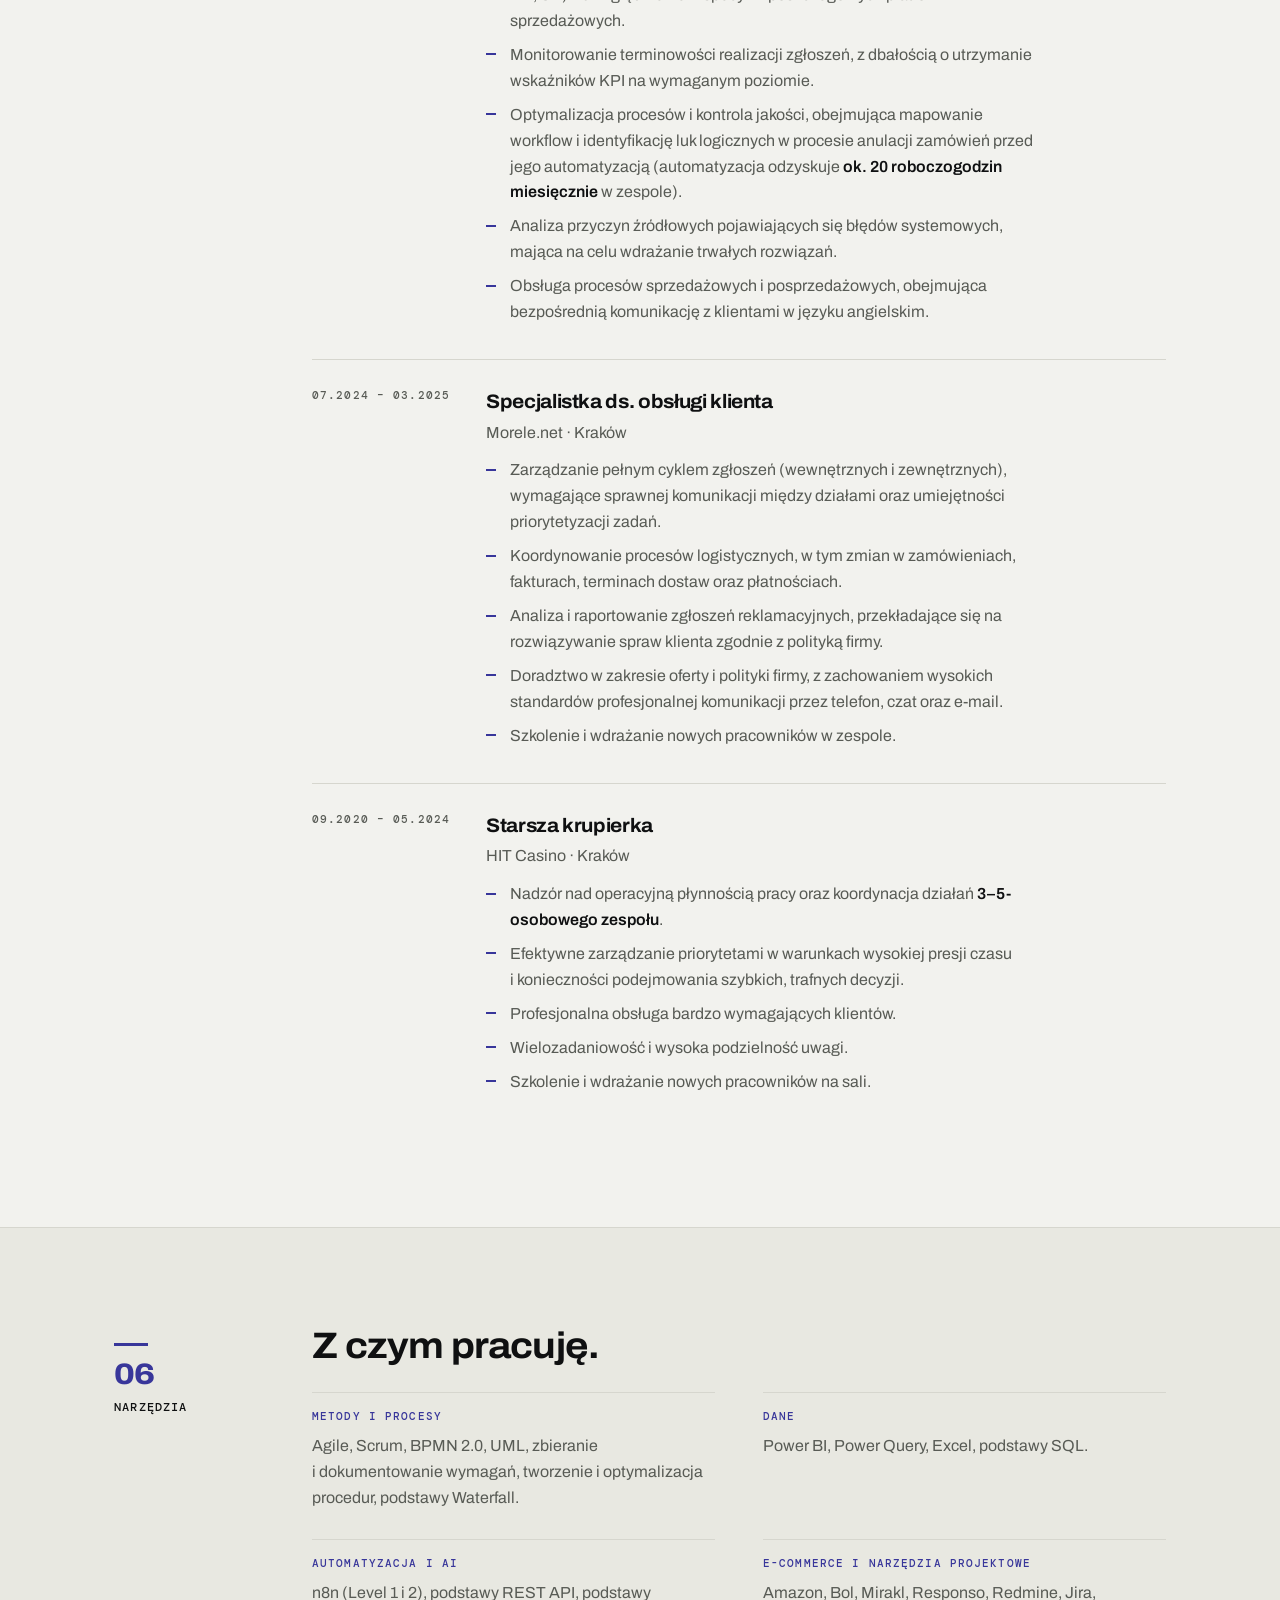
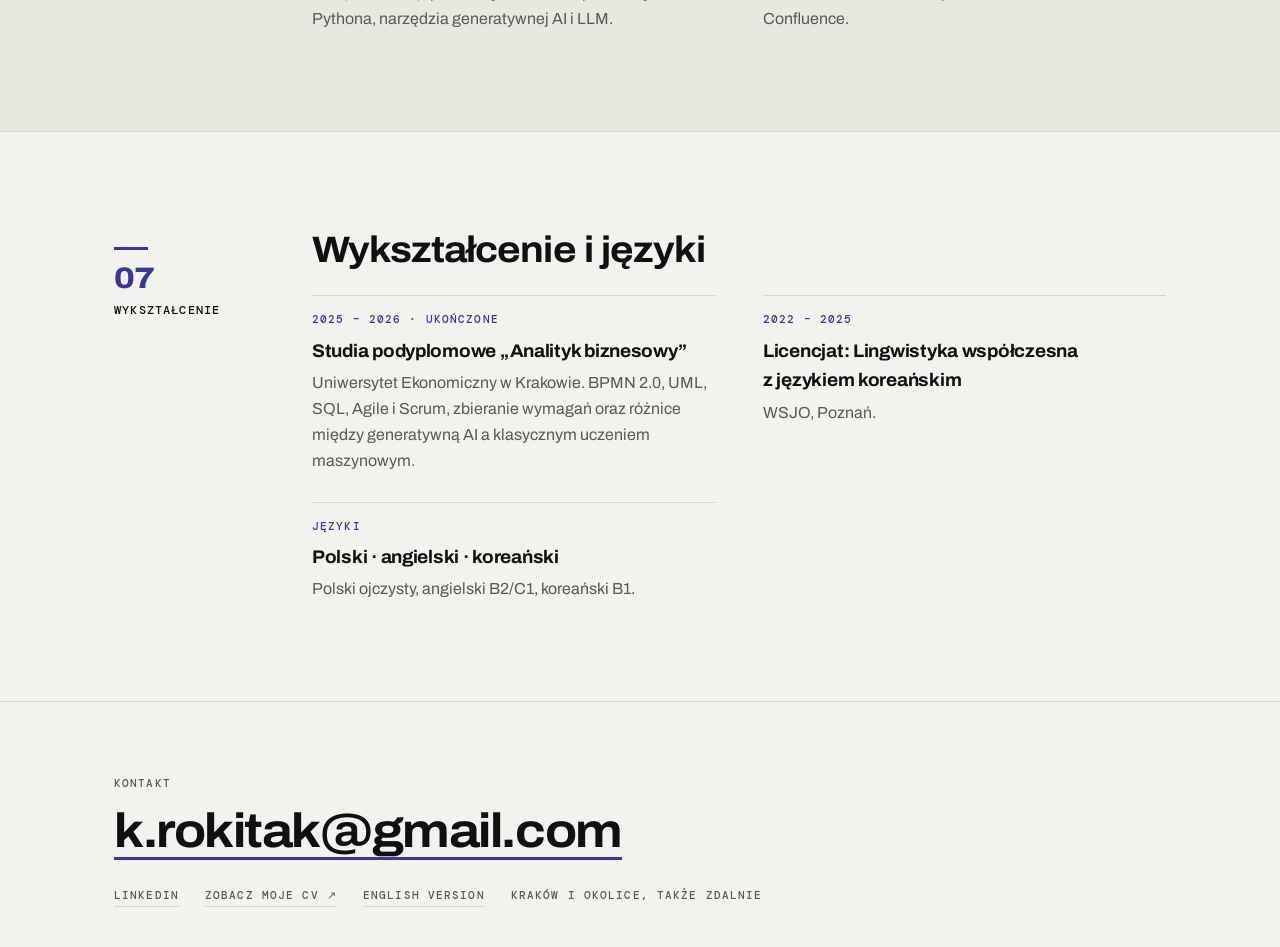
==== commit dd211092: "Add the "How this site was built" pages English and Polish build log: the goal, who did what, the de" ====
--- a/pl/index.html
+++ b/pl/index.html
@@ -176,17 +176,17 @@
       <div>
         <h2 class="section-head reveal" id="work-h">Duża część mojej pracy to praca z&nbsp;ludźmi.</h2>
         <p class="body-text reveal d1"><span class="mark">W&nbsp;każdej dotychczasowej roli szkoliłam i&nbsp;wdrażałam nowe osoby.</span> Dziś codziennie współpracuję z&nbsp;5&ndash;7 partnerami zewnętrznymi, a&nbsp;w&nbsp;kasynie koordynowałam zespół 3&ndash;5 osób. Lubię też spotkania: to na nich ustala się, co proces ma właściwie robić, i&nbsp;to stamtąd biorą się wymagania.</p>
-        <p class="body-text work-bridge reveal d2">Materiał poniżej pokazuje drugą połowę: co robię z&nbsp;tym, co usłyszę.</p>
+        <p class="body-text work-bridge reveal d2">Dwa materiały poniżej pokazują drugą połowę: co robię z&nbsp;tym, co usłyszę.</p>
         <a class="slab reveal" href="../case-study.html" hreflang="en">
           <p class="slab__tag mono">Case study · ćwiczenie</p>
           <h3>Klient ma poczucie, że projekt stoi, choć zespół raportuje 524 godziny.</h3>
           <p>Ćwiczenie oparte na realistycznym scenariuszu projektowym, a&nbsp;nie prawdziwe zlecenie. Sprawdziłam, gdzie naprawdę poszły godziny, czego dane nie są w&nbsp;stanie udowodnić i&nbsp;jak przekazałabym to klientowi.</p>
           <span class="go">Przeczytaj case study (po angielsku)</span>
         </a>
-        <a class="slab reveal d1" href="build-log.html" hidden>
+        <a class="slab reveal d1" href="build-log.html">
           <p class="slab__tag mono">Jak powstała ta strona</p>
           <h3>Z&nbsp;AI pracuję swobodnie, ale uważnie.</h3>
-          <p>Zbudowałam tę stronę z&nbsp;pomocą AI, w&nbsp;dziedzinie, w&nbsp;której nigdy wcześniej nie pracowałam, i&nbsp;bez pisania kodu. Określiłam cele i&nbsp;wymagania, podejmowałam decyzje i&nbsp;zleciłam sprawdzenie, czy każde twierdzenie zgadza się z&nbsp;moim CV. Kiedy AI wyolbrzymiło moją rolę w&nbsp;nagłówku, wyłapałam to. Resztę opisuje dziennik projektu.</p>
+          <p>Zbudowałam tę stronę z&nbsp;pomocą AI, w&nbsp;dziedzinie, w&nbsp;której nigdy wcześniej nie pracowałam, i&nbsp;bez pisania kodu. Określiłam cele i&nbsp;wymagania, podejmowałam decyzje i&nbsp;zleciłam sprawdzenie, czy każde twierdzenie zgadza się z&nbsp;moim CV. Kiedy AI wyolbrzymiło moją rolę w&nbsp;nagłówku, wyłapałam to. Od briefu do publikacji: niecałe dwie doby.</p>
           <span class="go">Zobacz dziennik projektu</span>
         </a>
       </div>
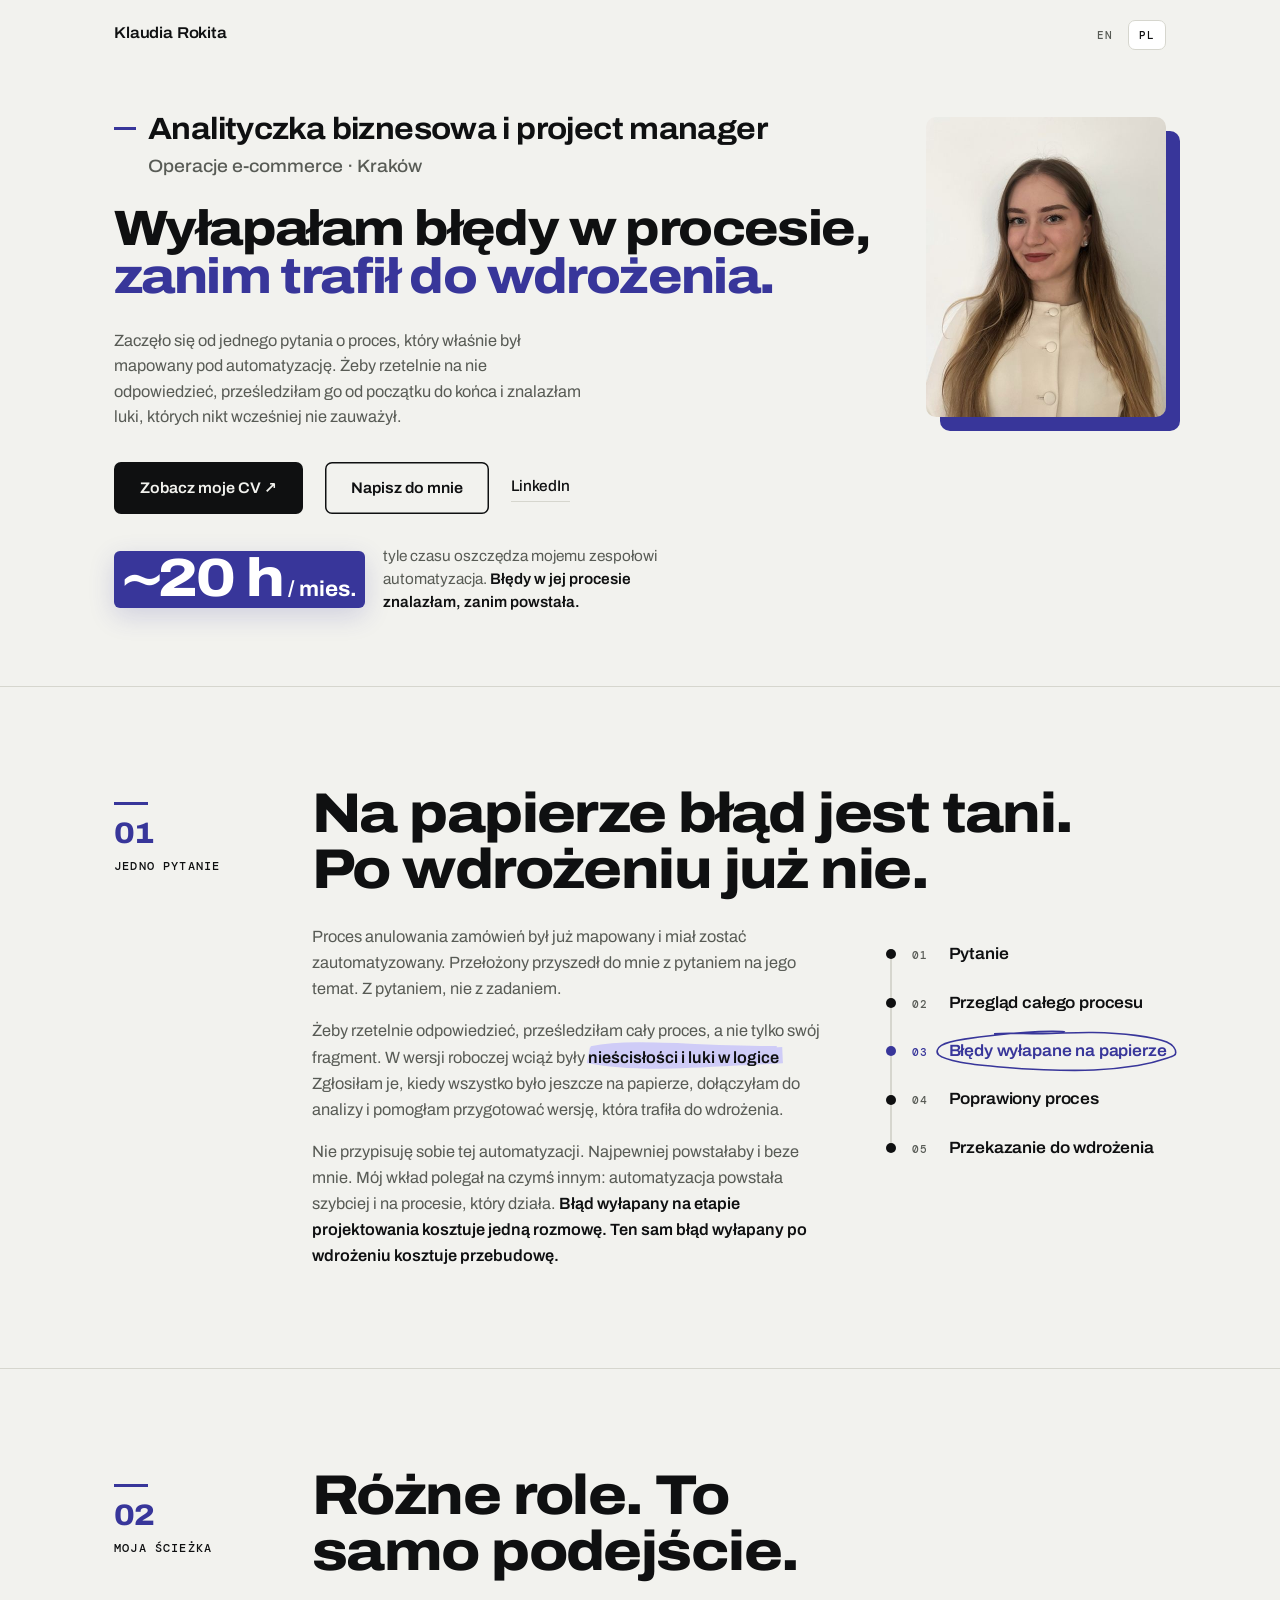
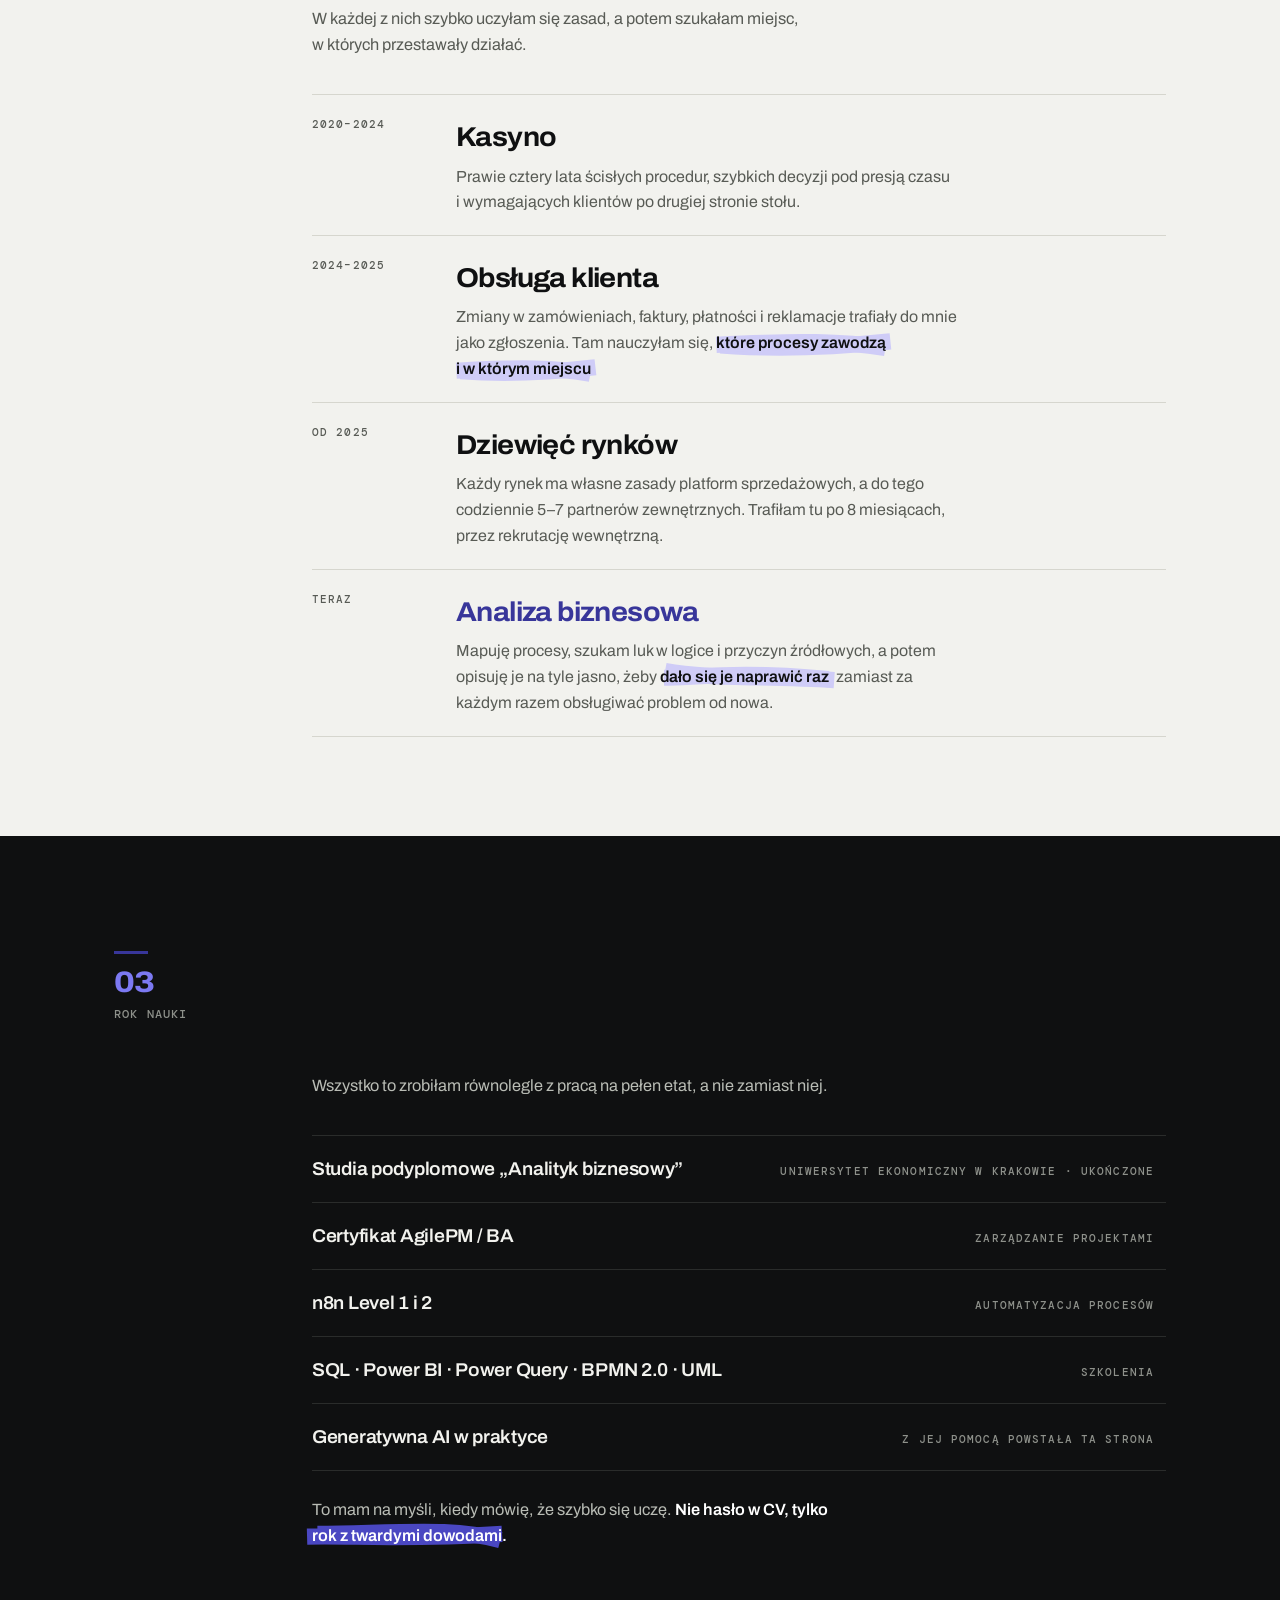
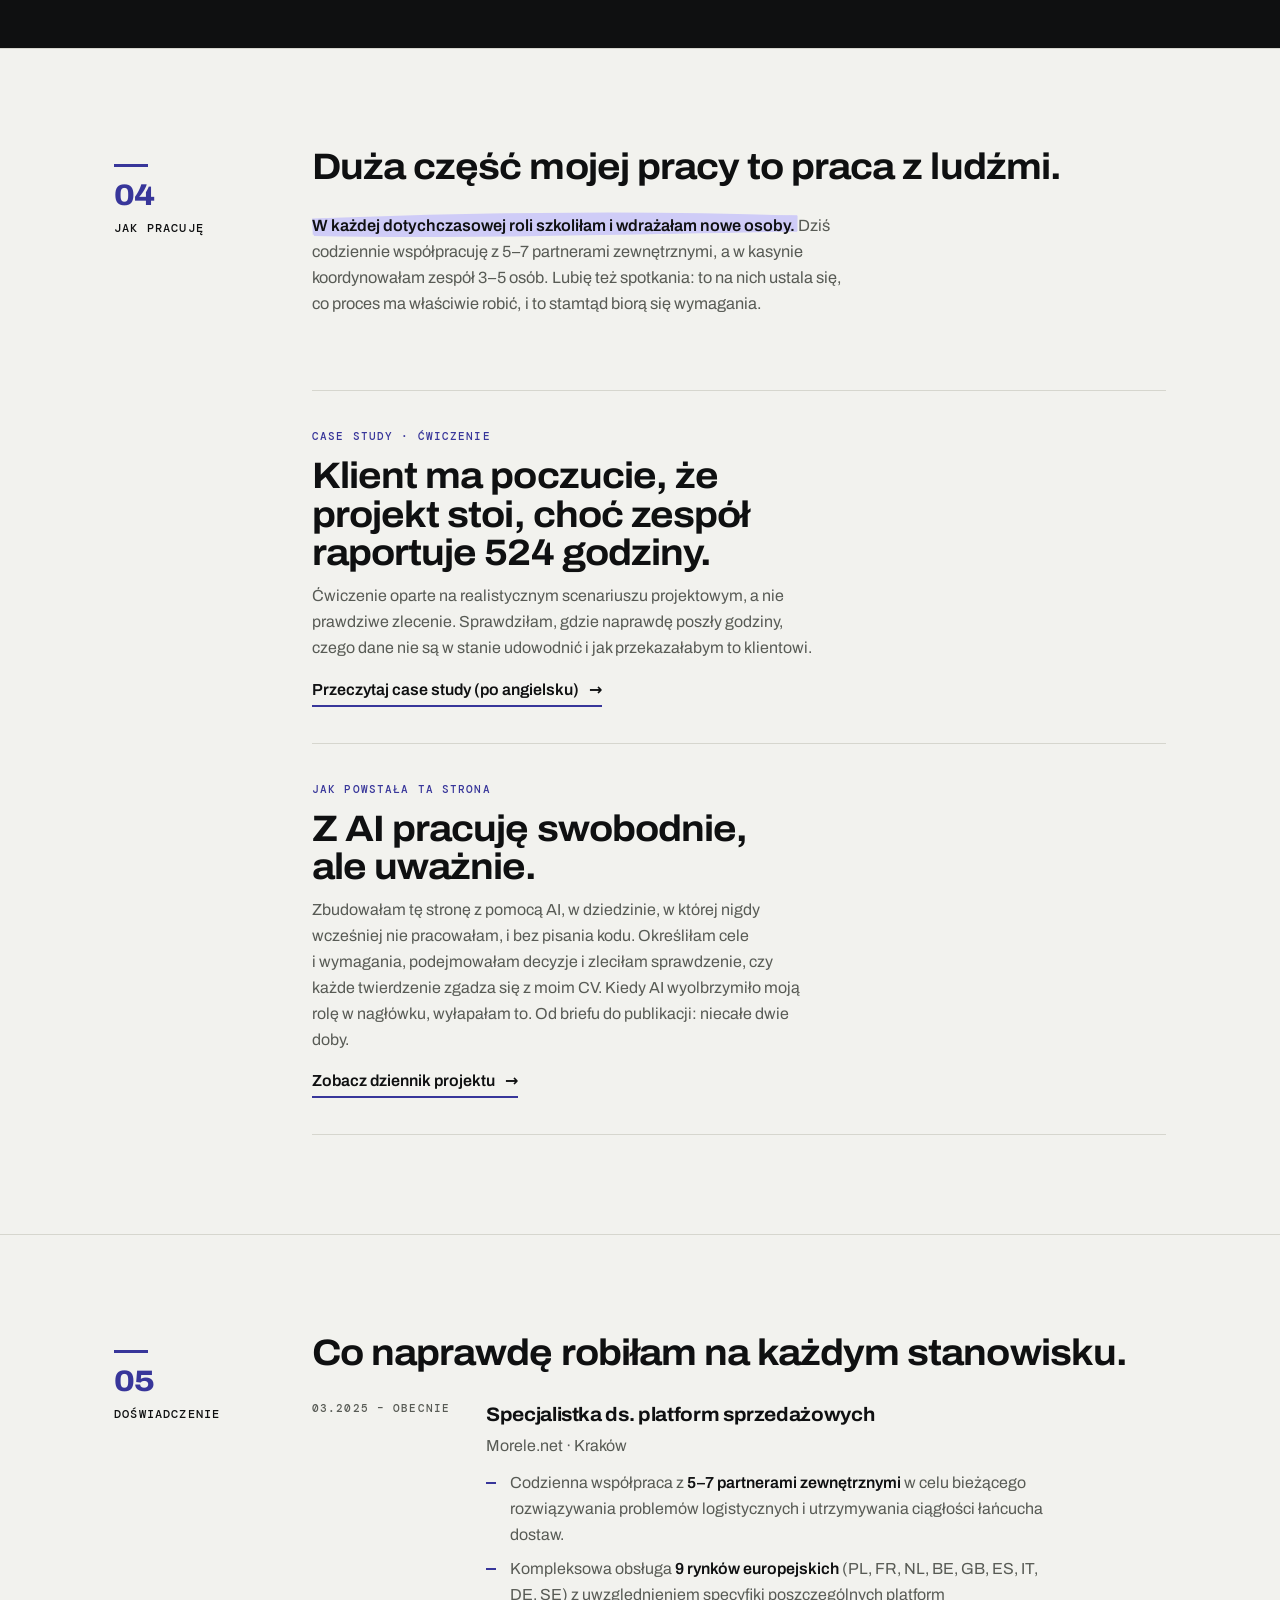
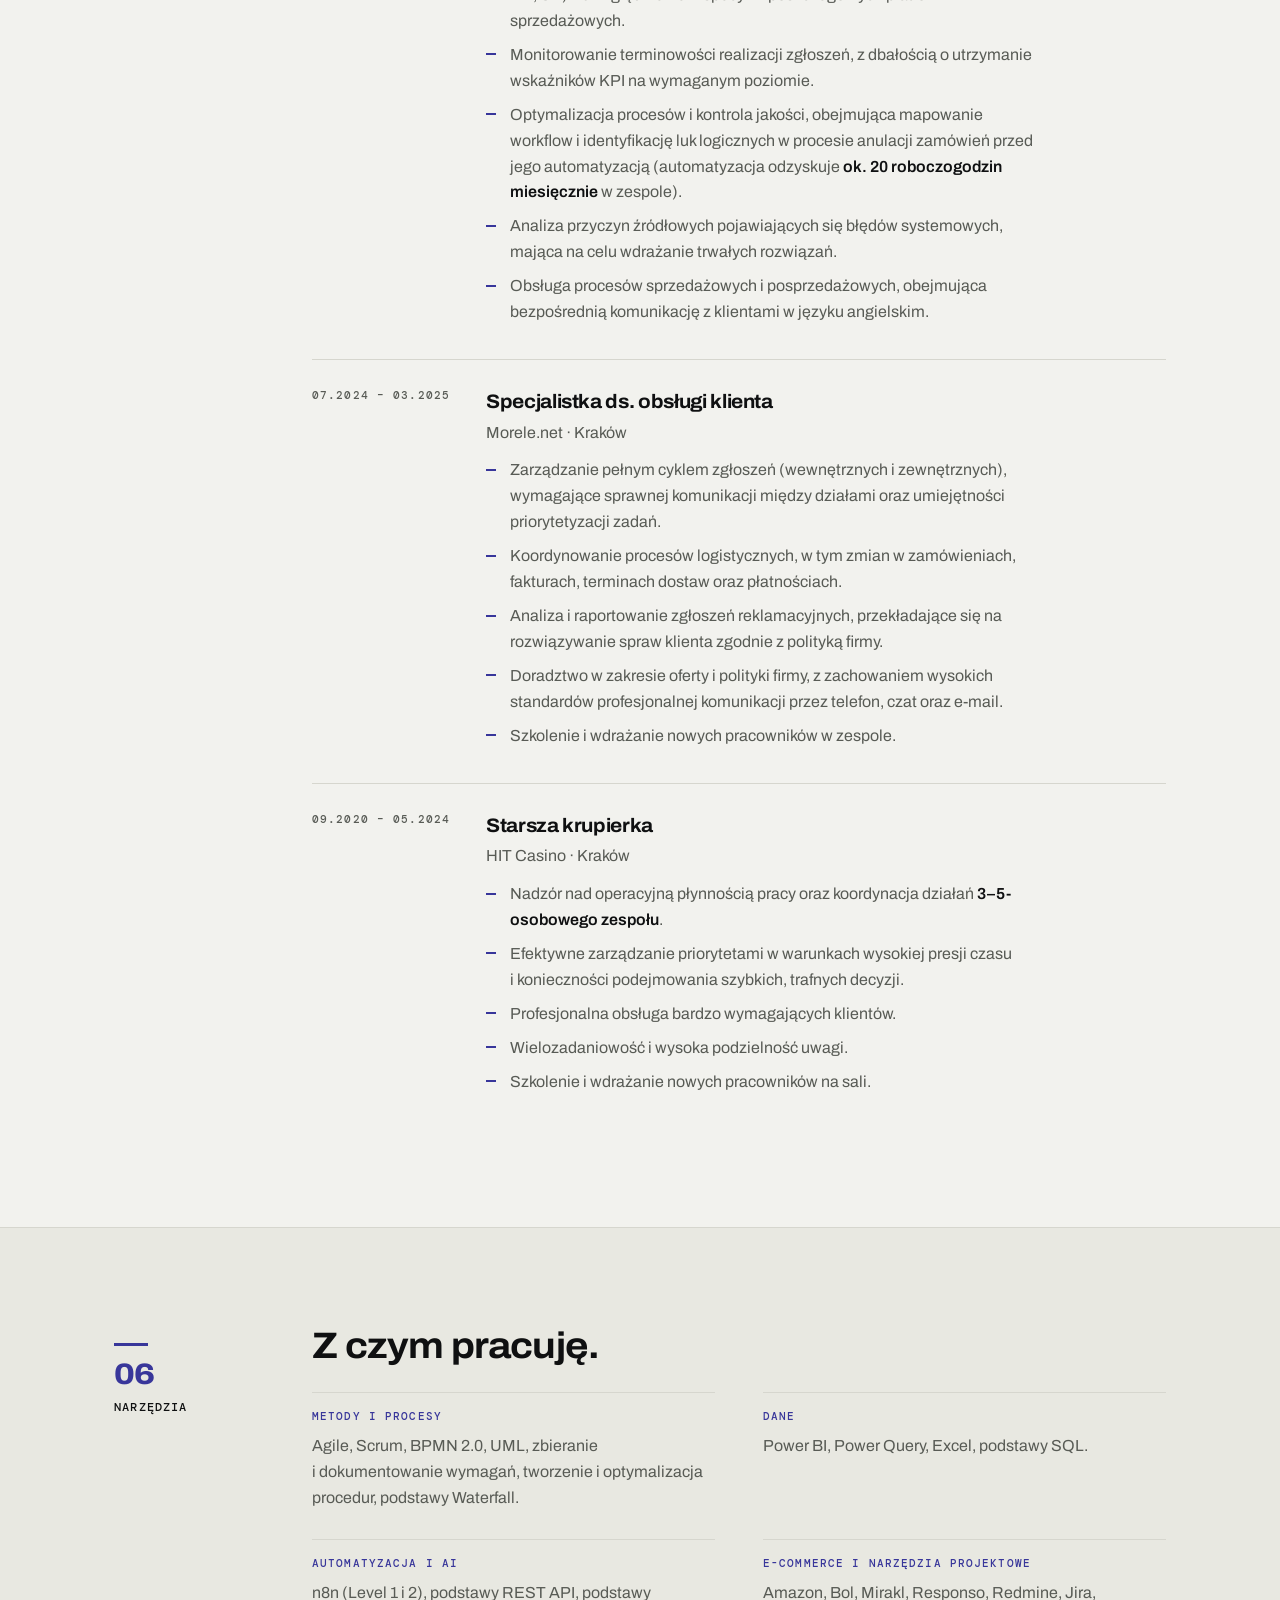
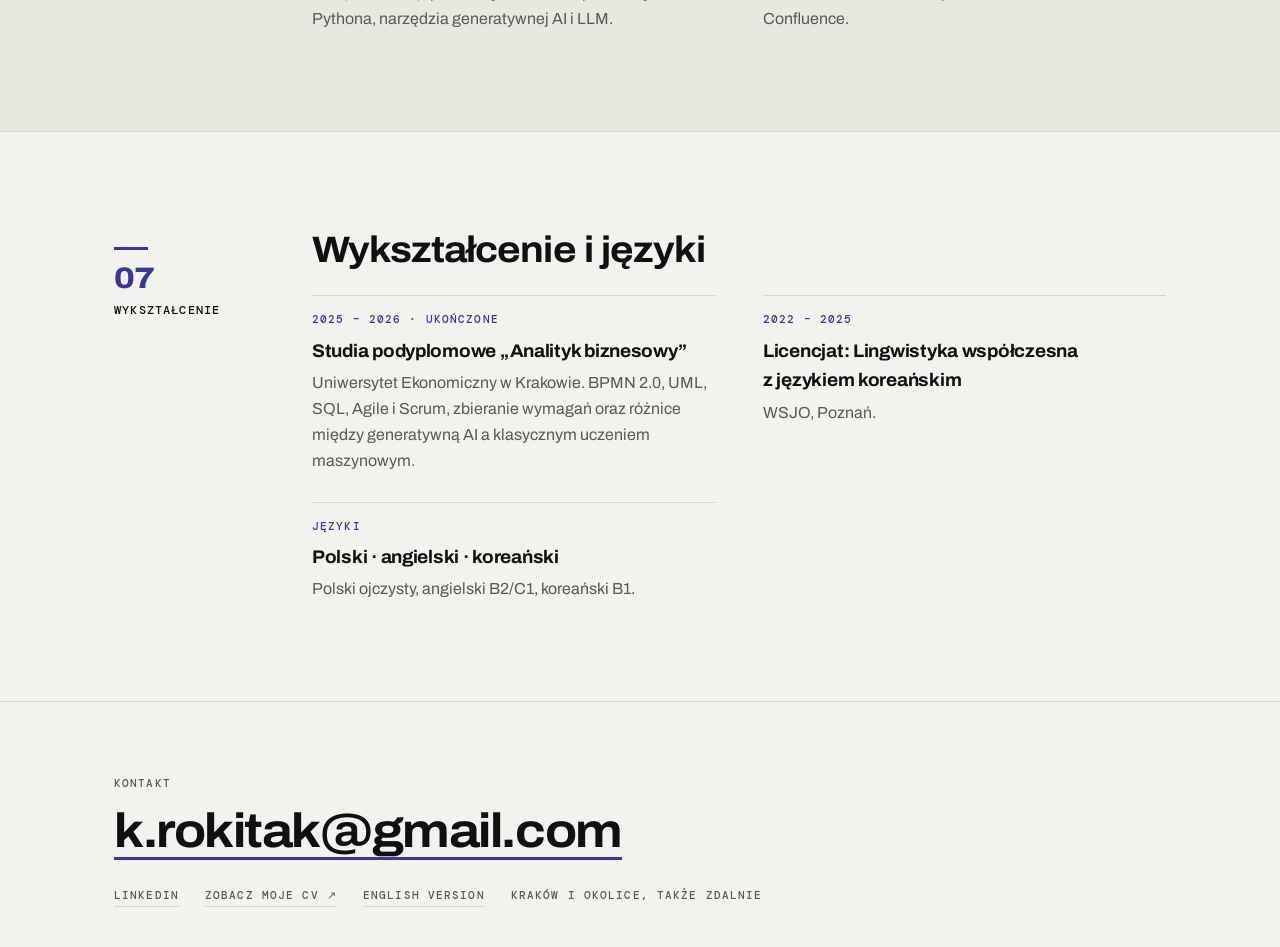
==== commit 99546515: "Count visits with GoatCounter One async line on every page. No cookies and no personal data, so no c" ====
--- a/pl/index.html
+++ b/pl/index.html
@@ -322,5 +322,7 @@
 <script src="../assets/js/vendor/rough-notation.iife.js" defer></script>
 <script src="../assets/js/marks.js?v=3" defer></script>
 <script src="../assets/js/nav.js?v=1" defer></script>
+<!-- visit counter: no cookies, no personal data (goatcounter.com) -->
+<script data-goatcounter="https://klaudiarokita.goatcounter.com/count" async src="https://gc.zgo.at/count.js"></script>
 </body>
 </html>
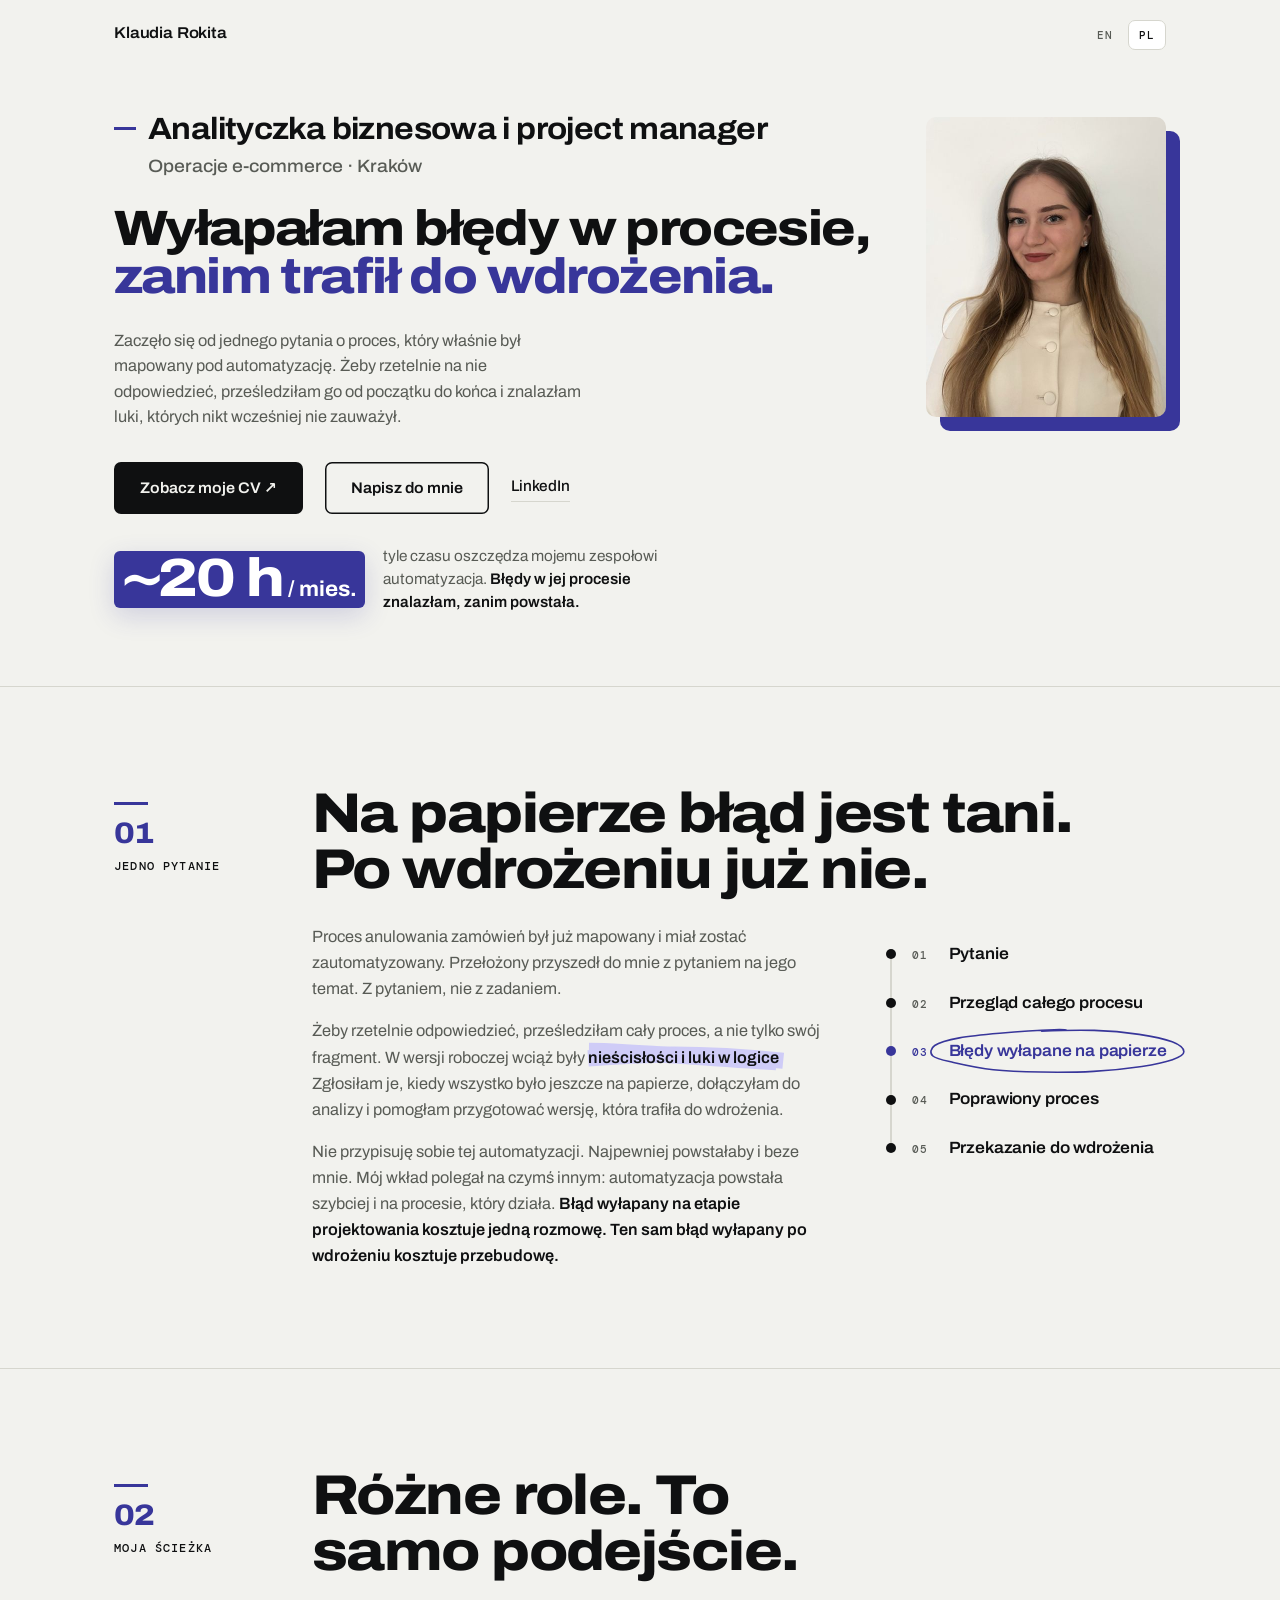
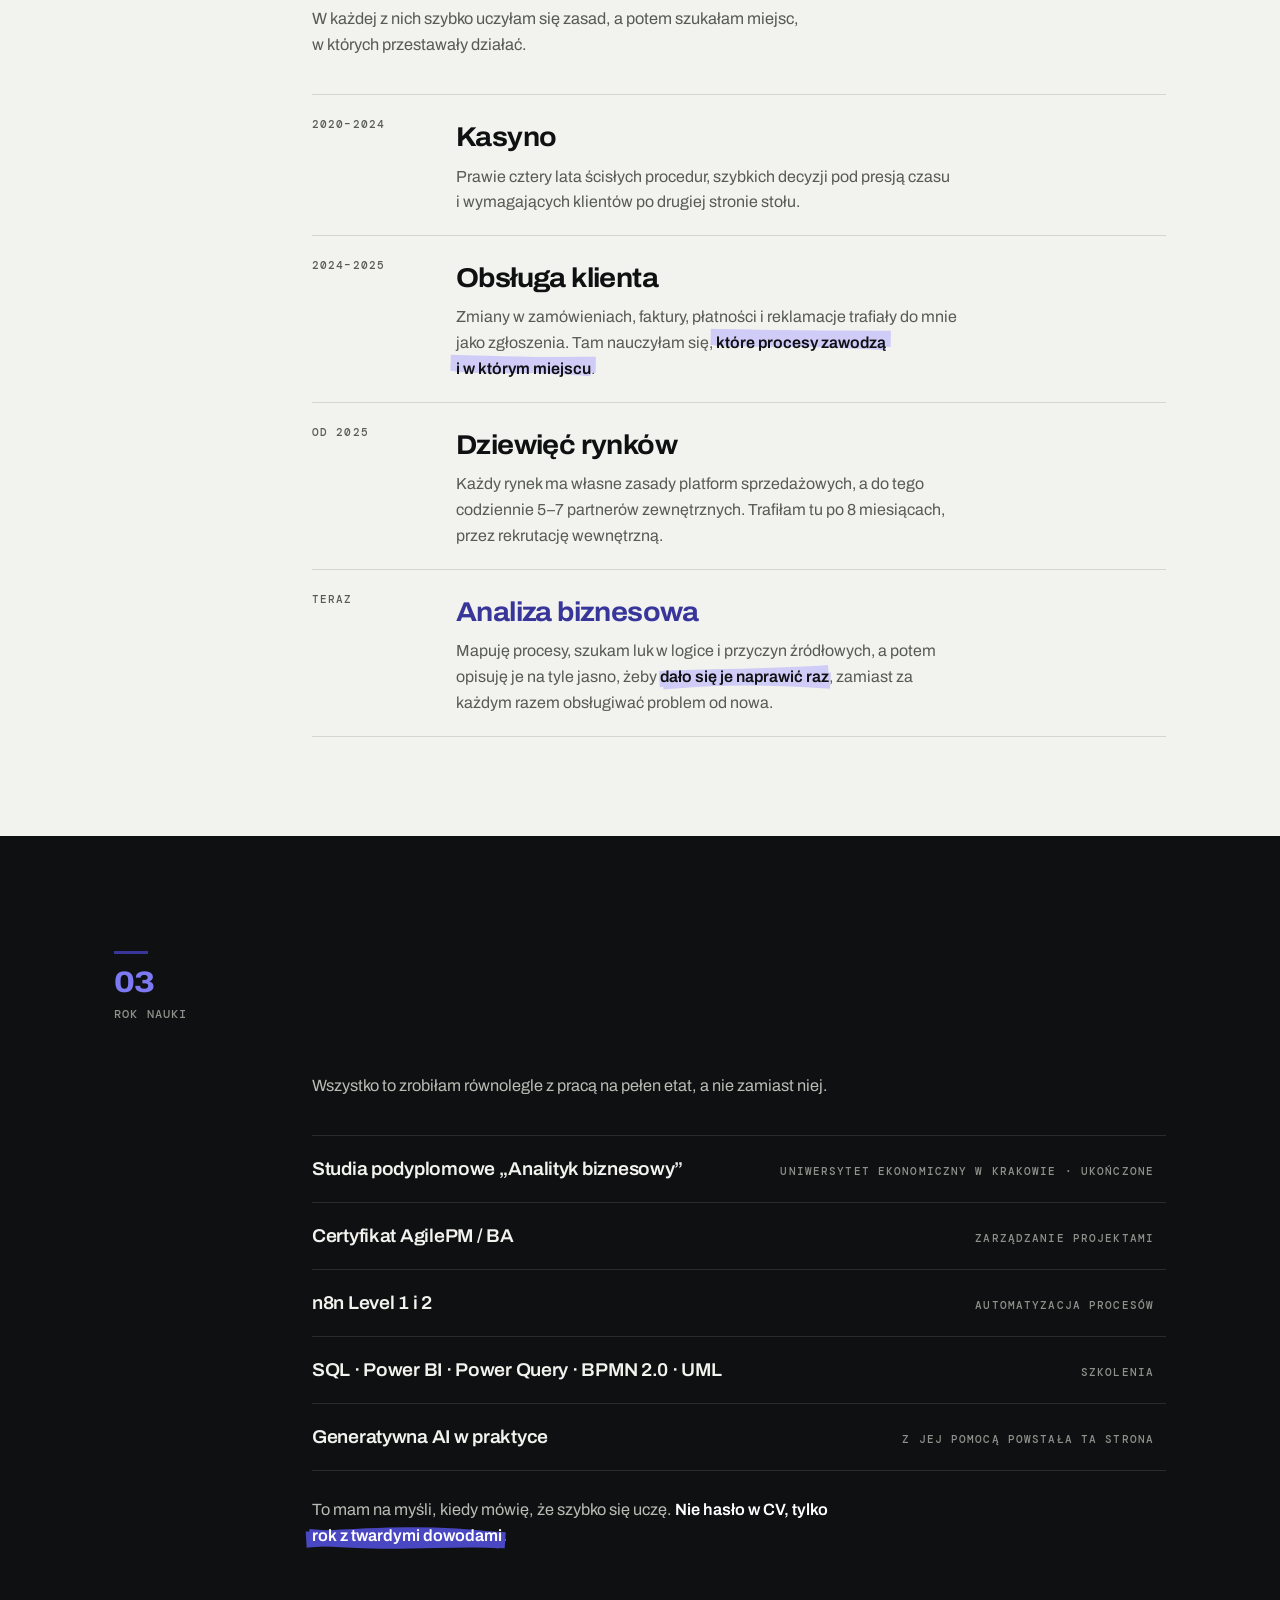
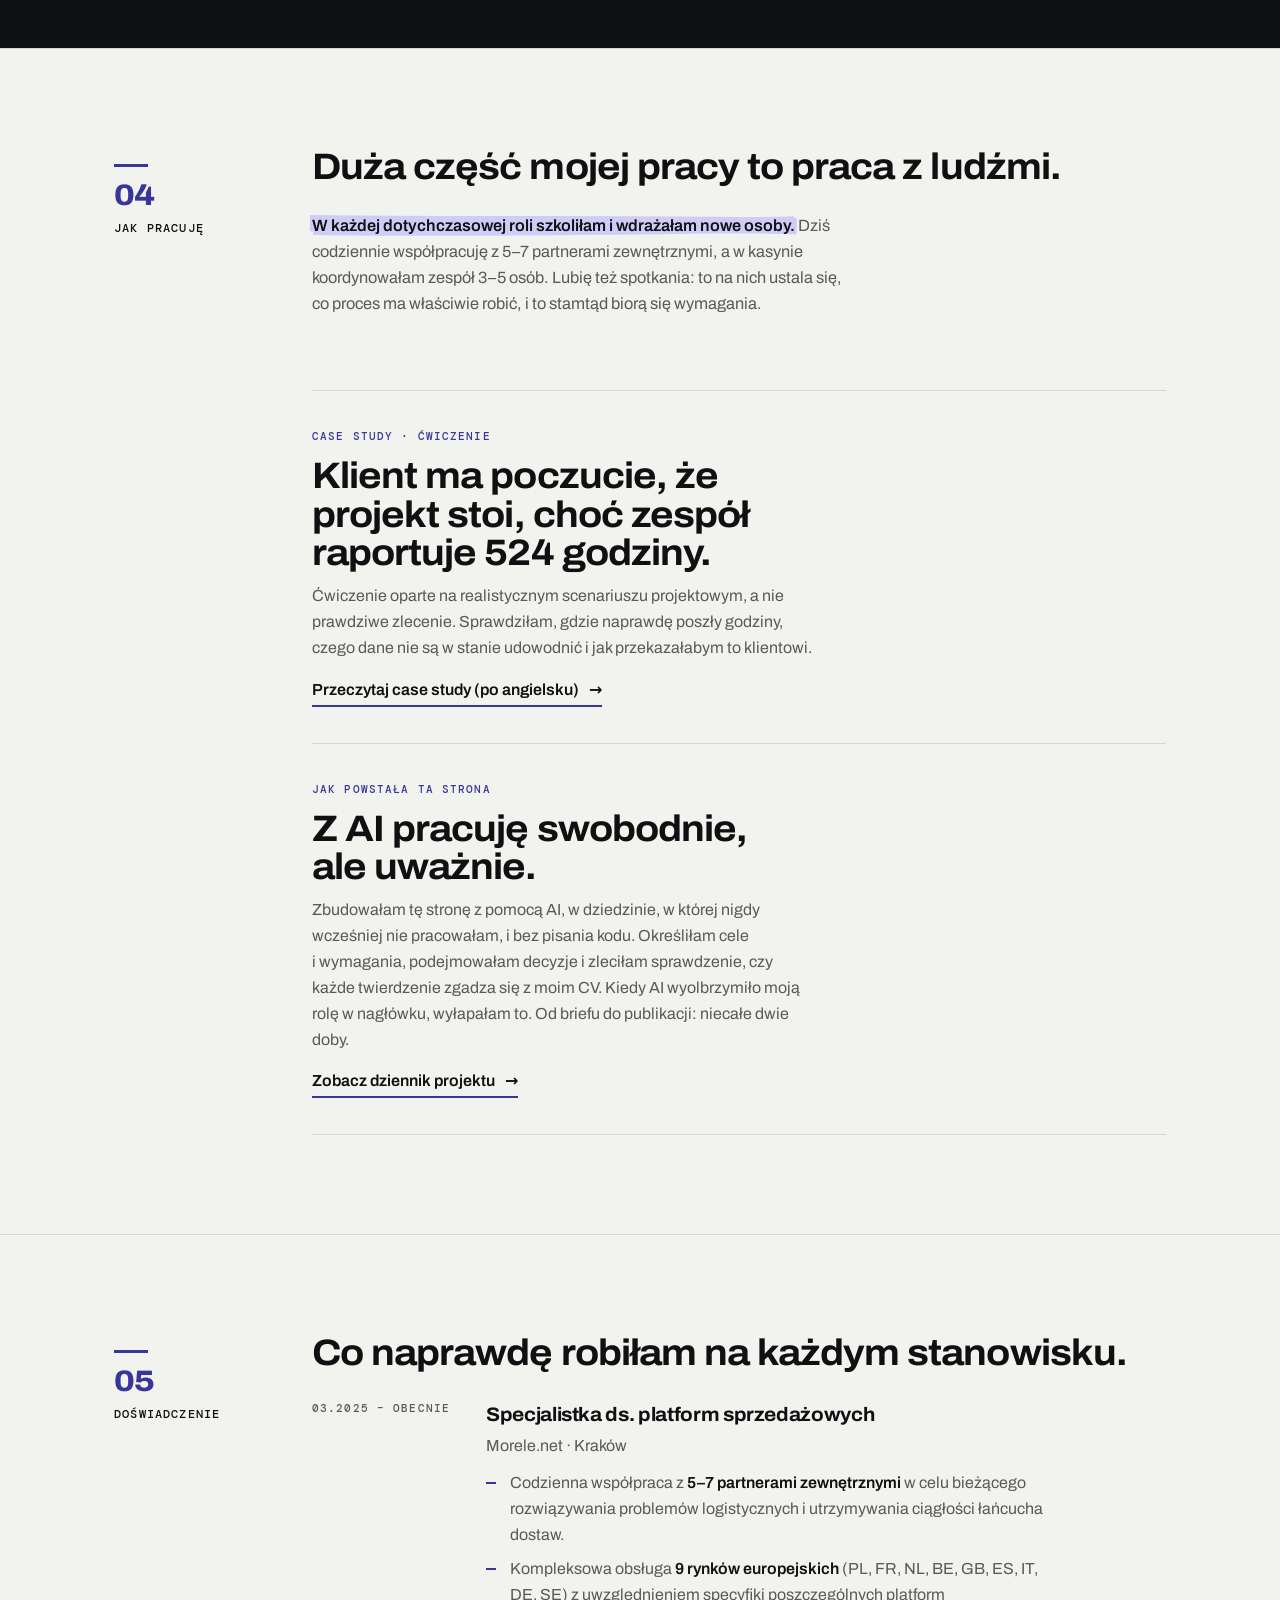
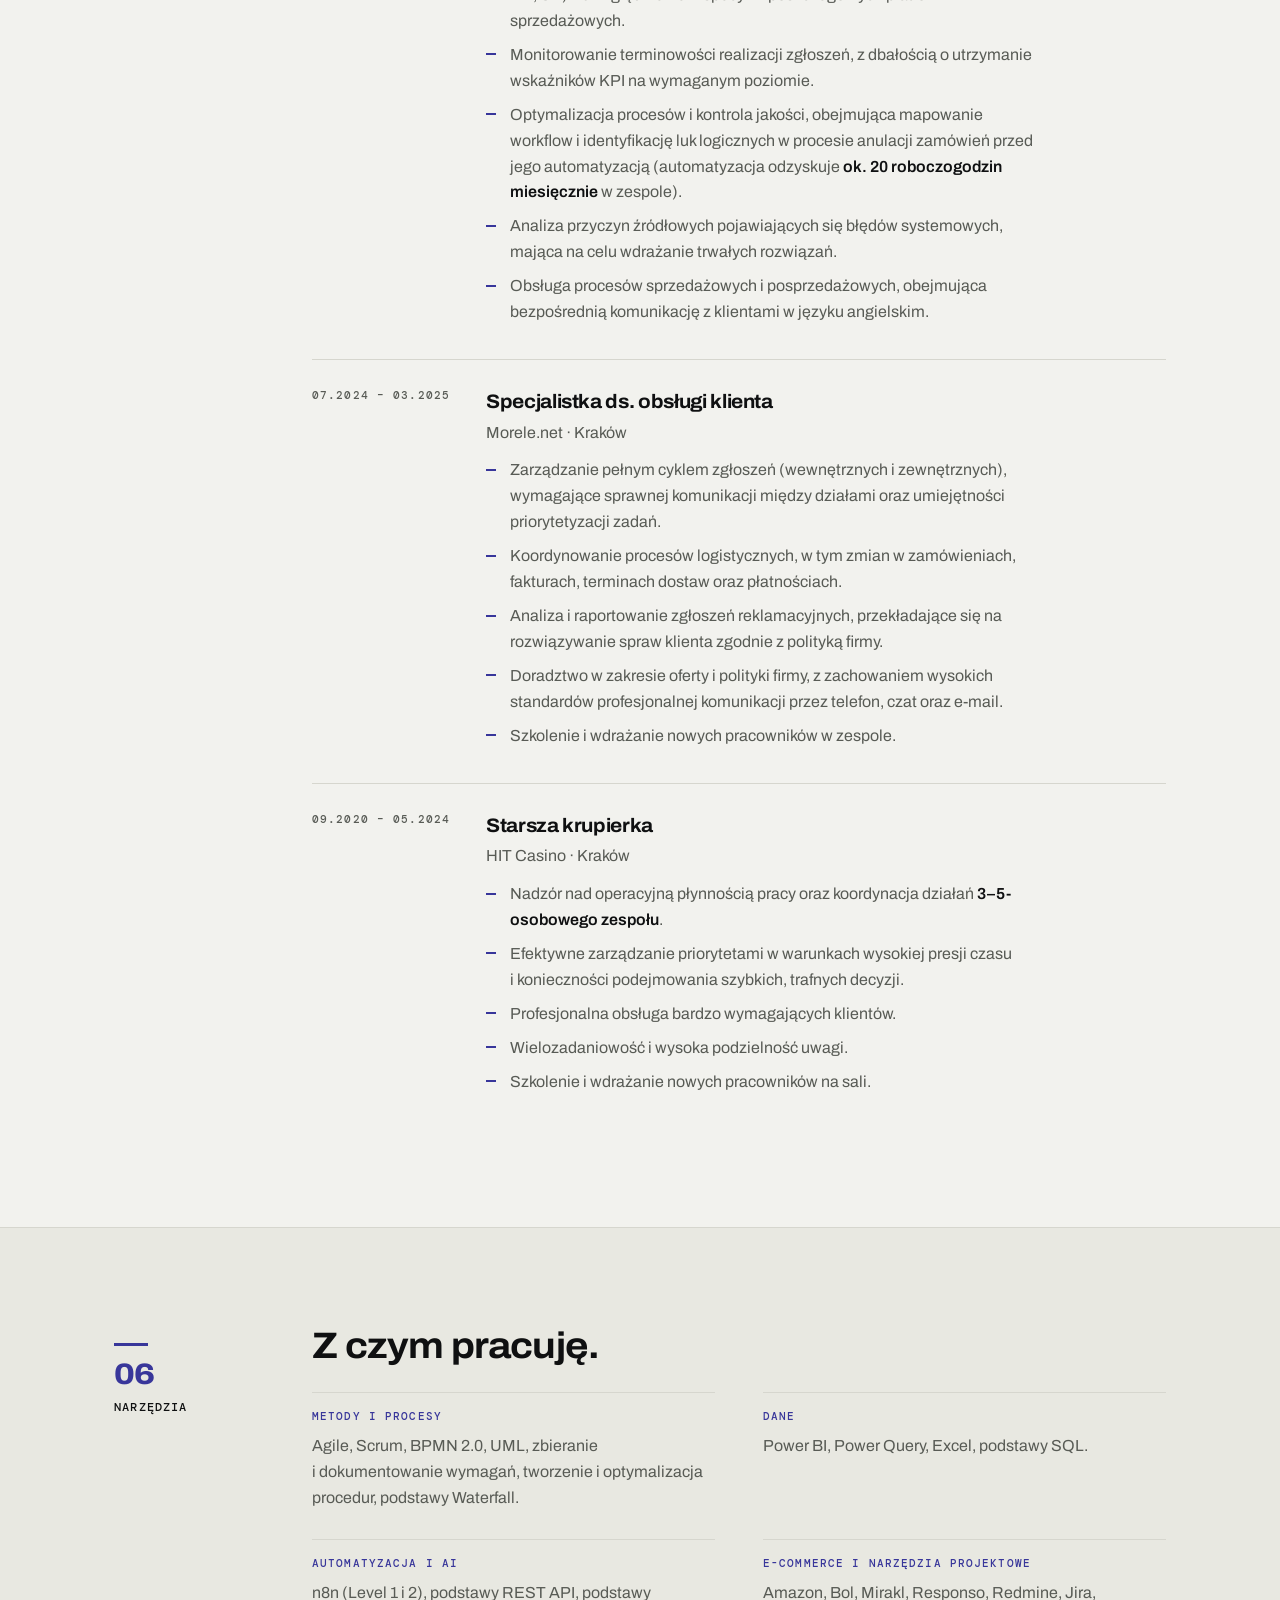
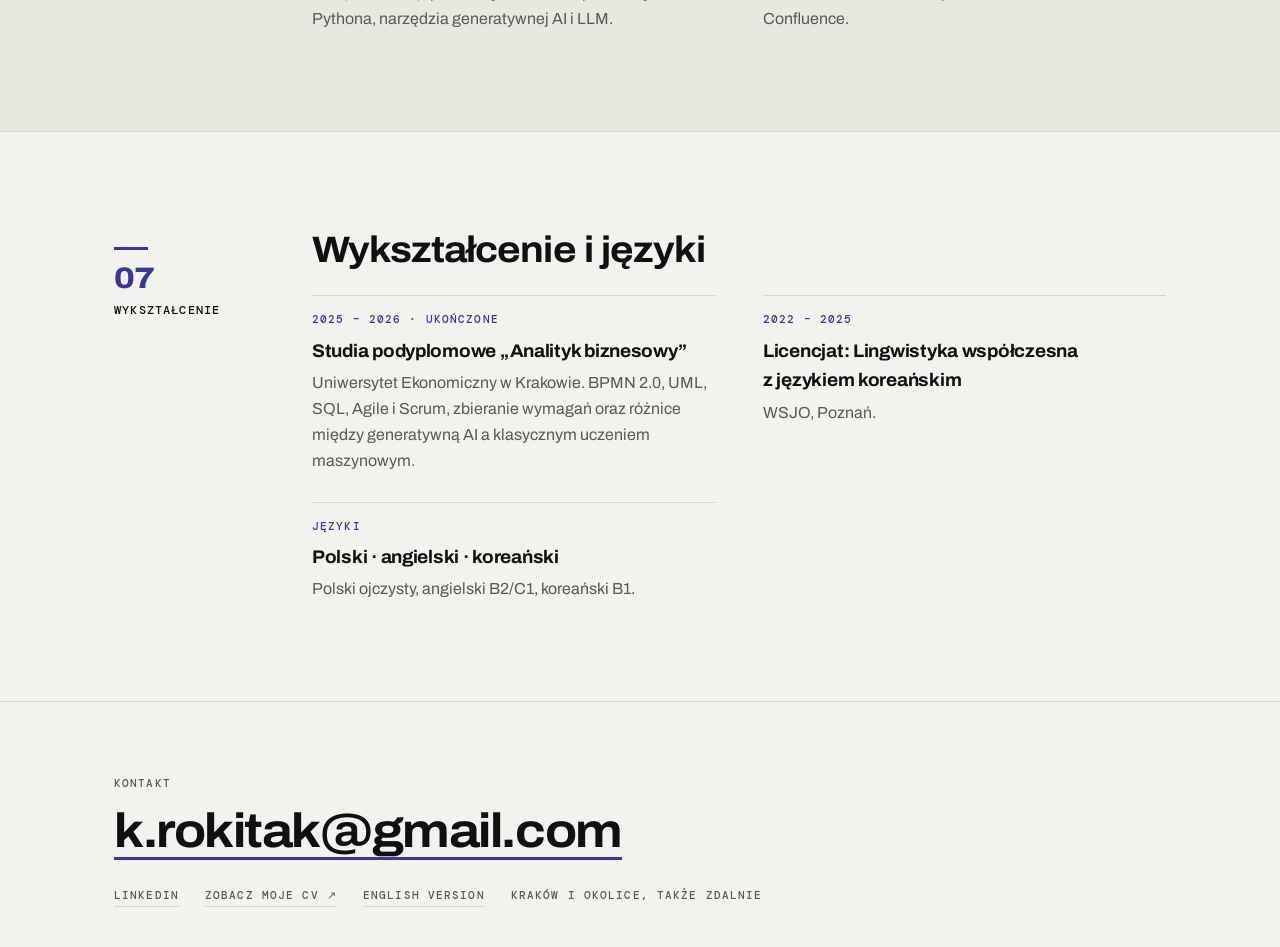
==== commit 439cbf48: "Swap GoatCounter for Umami and measure reading attention Umami shows one row per visit, so a country" ====
--- a/pl/index.html
+++ b/pl/index.html
@@ -322,7 +322,8 @@
 <script src="../assets/js/vendor/rough-notation.iife.js" defer></script>
 <script src="../assets/js/marks.js?v=3" defer></script>
 <script src="../assets/js/nav.js?v=1" defer></script>
-<!-- visit counter: no cookies, no personal data (goatcounter.com) -->
-<script data-goatcounter="https://klaudiarokita.goatcounter.com/count" async src="https://gc.zgo.at/count.js"></script>
+<!-- visit counter and reading attention: no cookies, no personal data -->
+<script defer src="https://cloud.umami.is/script.js" data-website-id="720bf04b-3de4-4dd5-a9f3-2a968050e540"></script>
+<script defer src="../assets/js/attention.js?v=1"></script>
 </body>
 </html>
